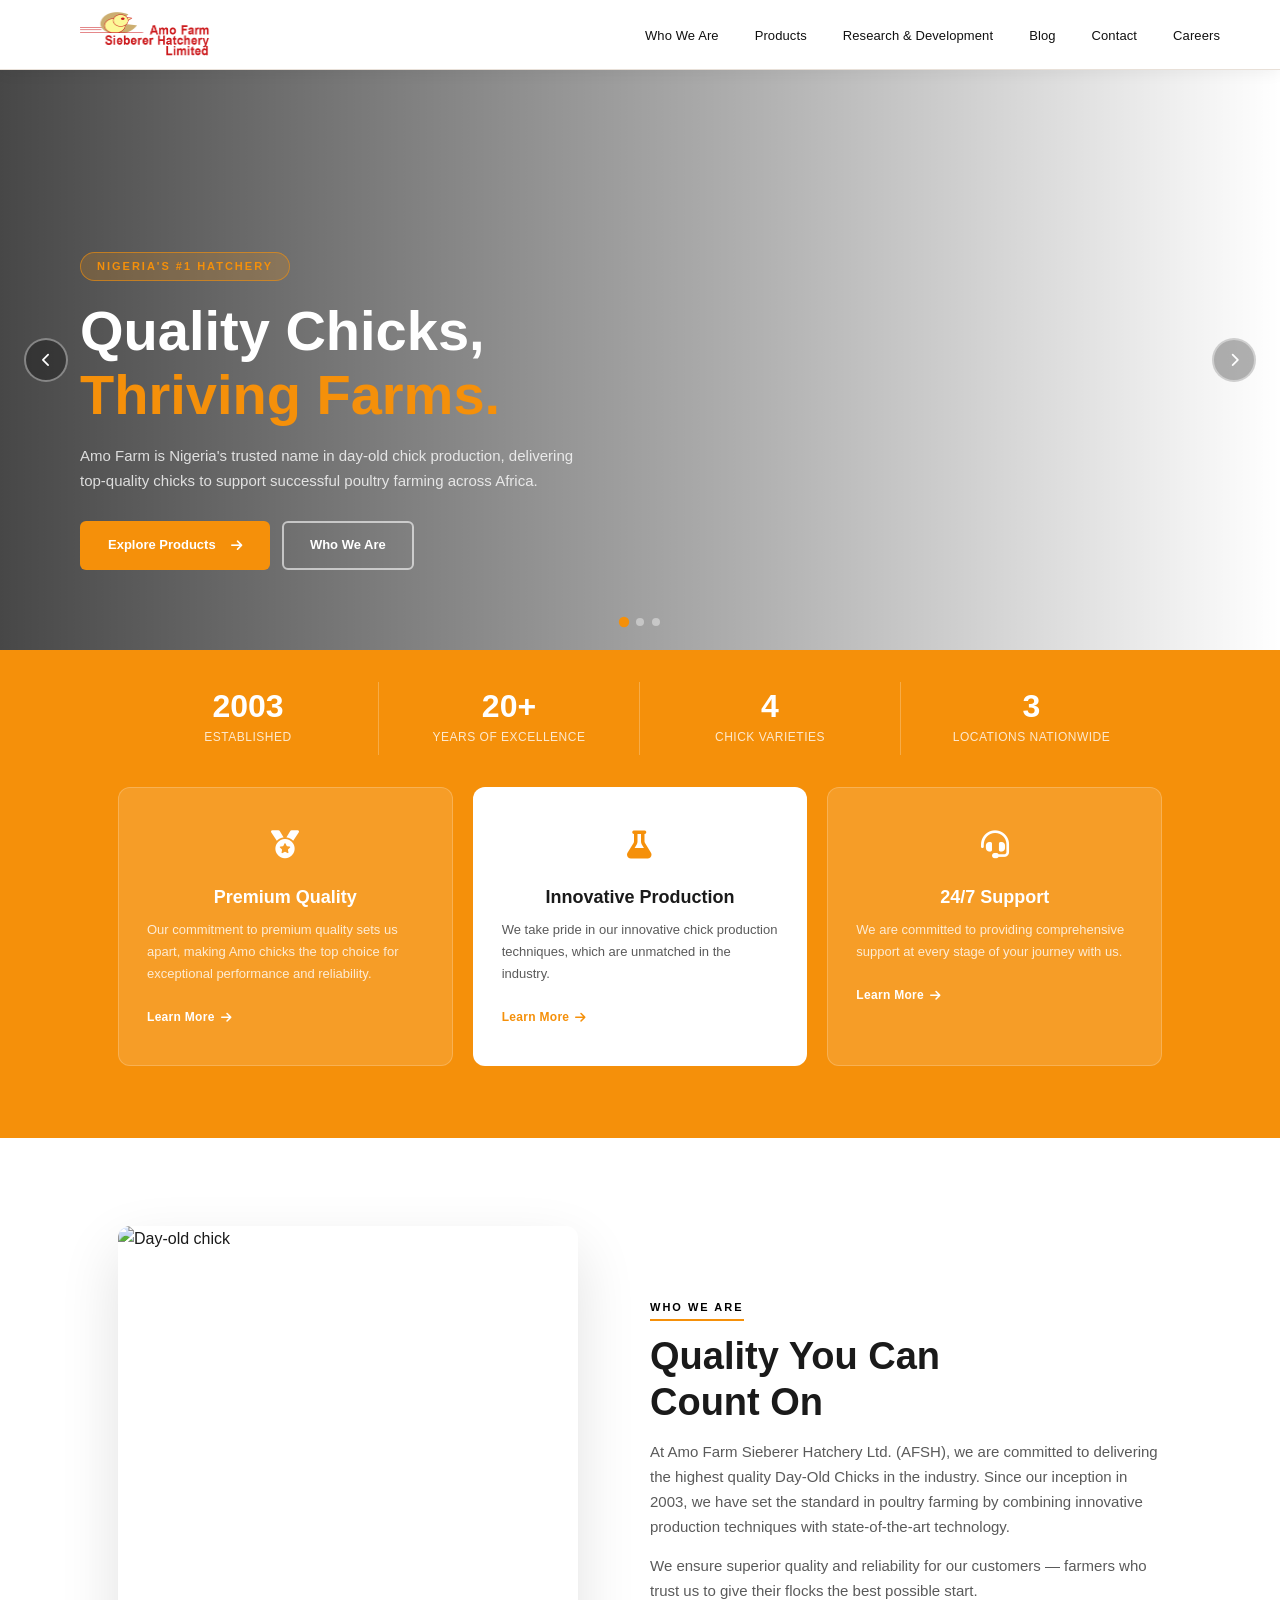
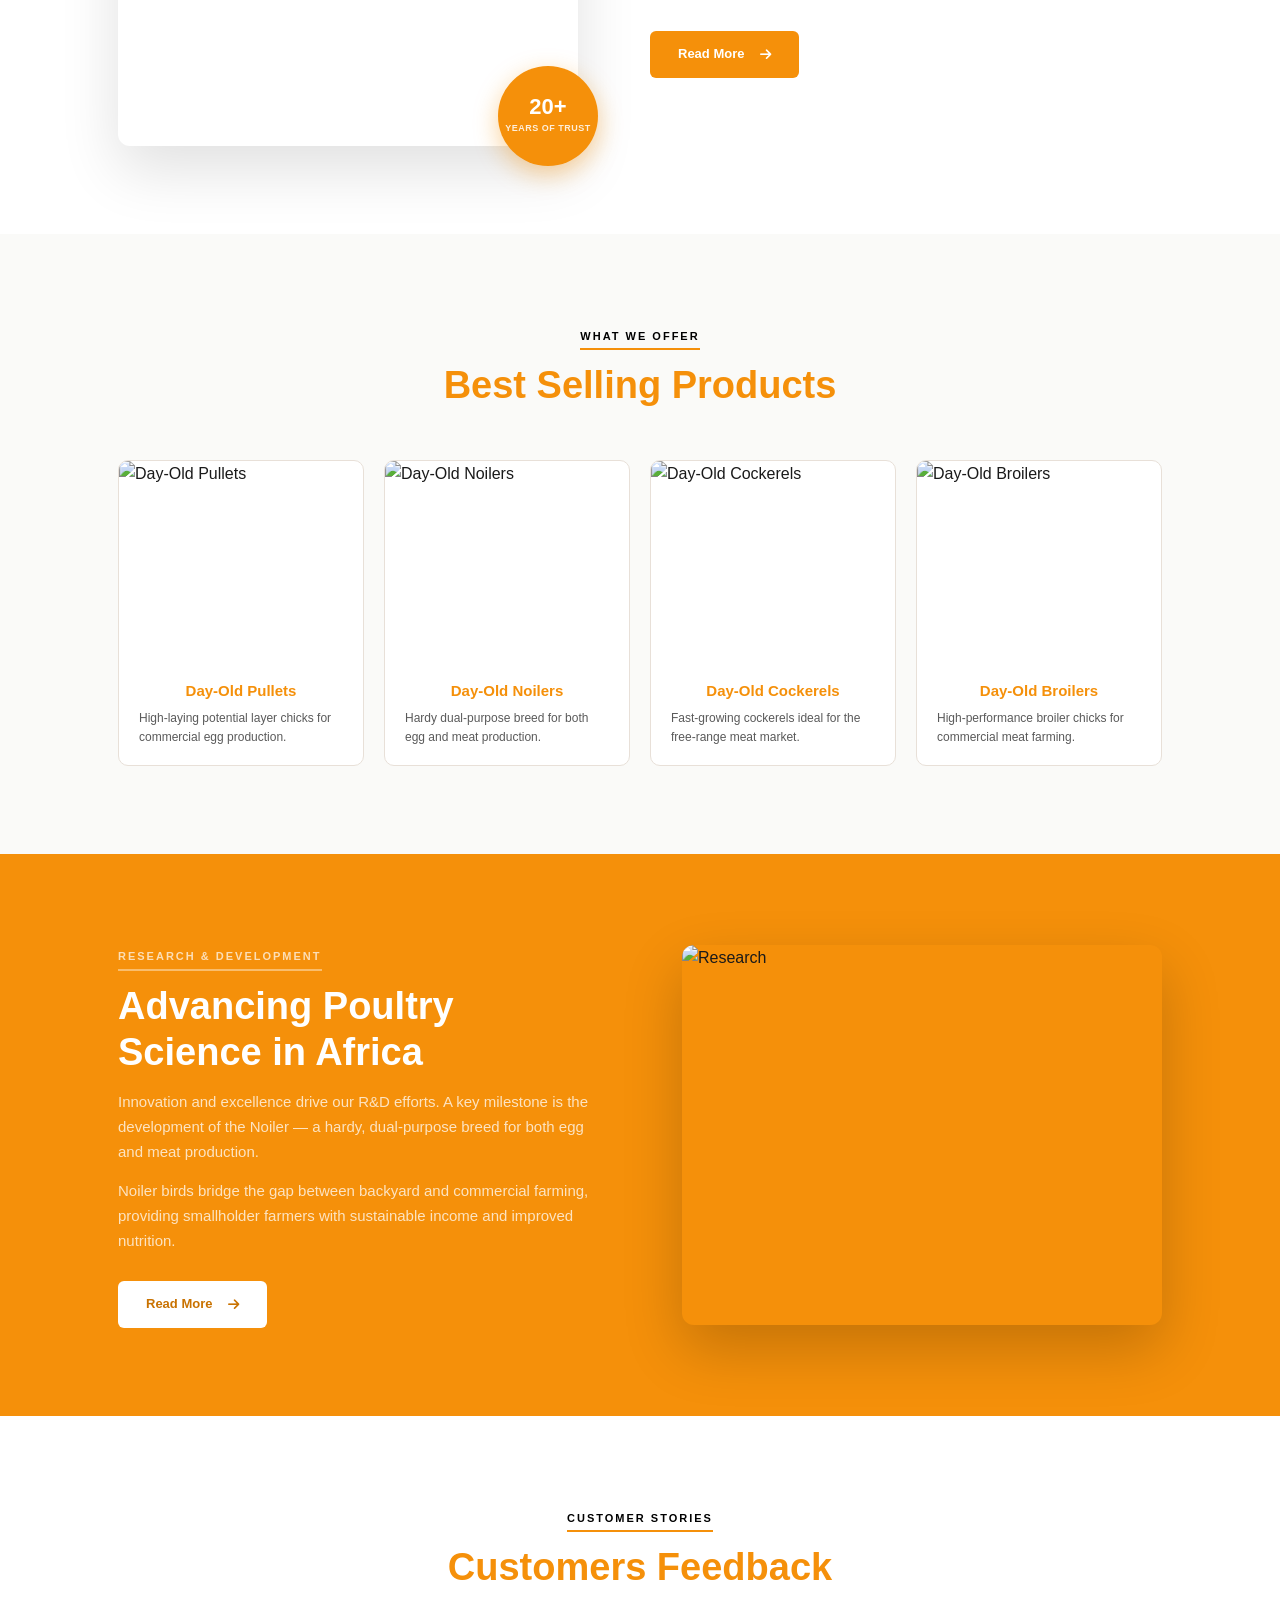
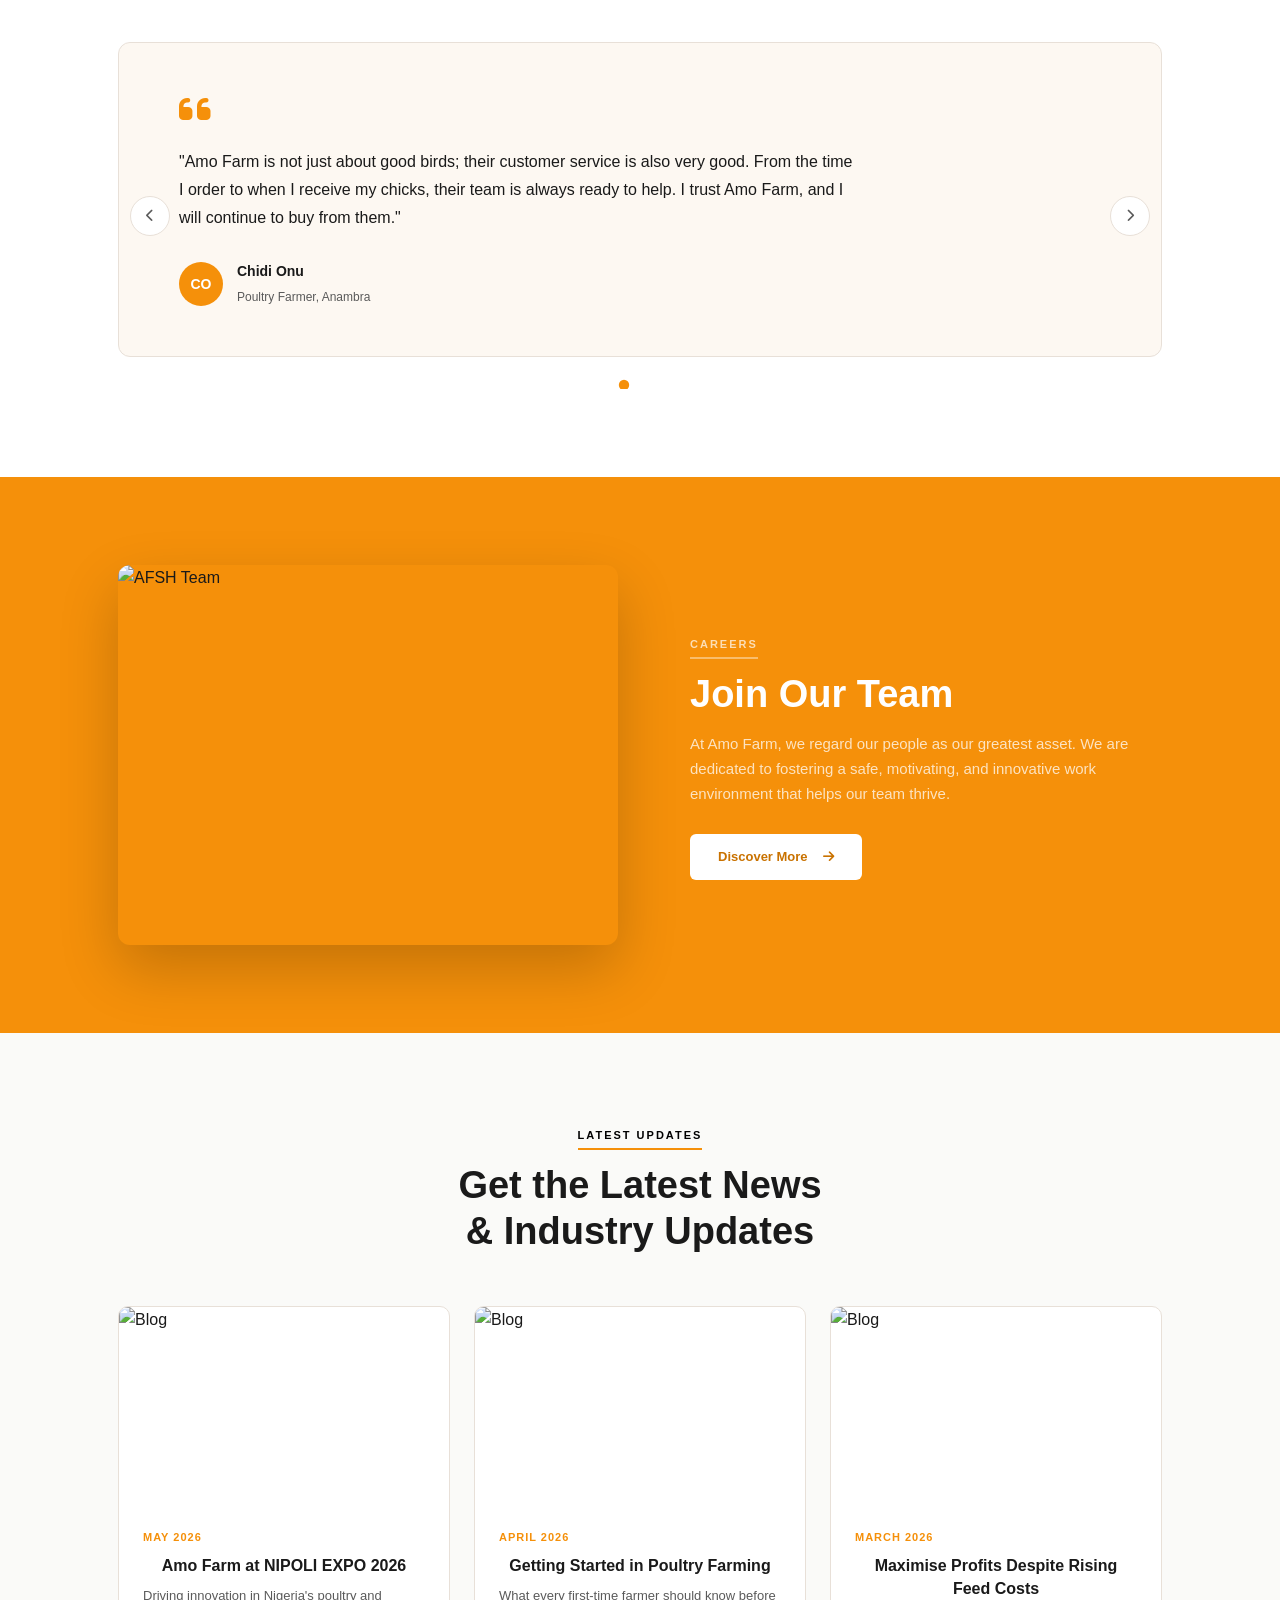
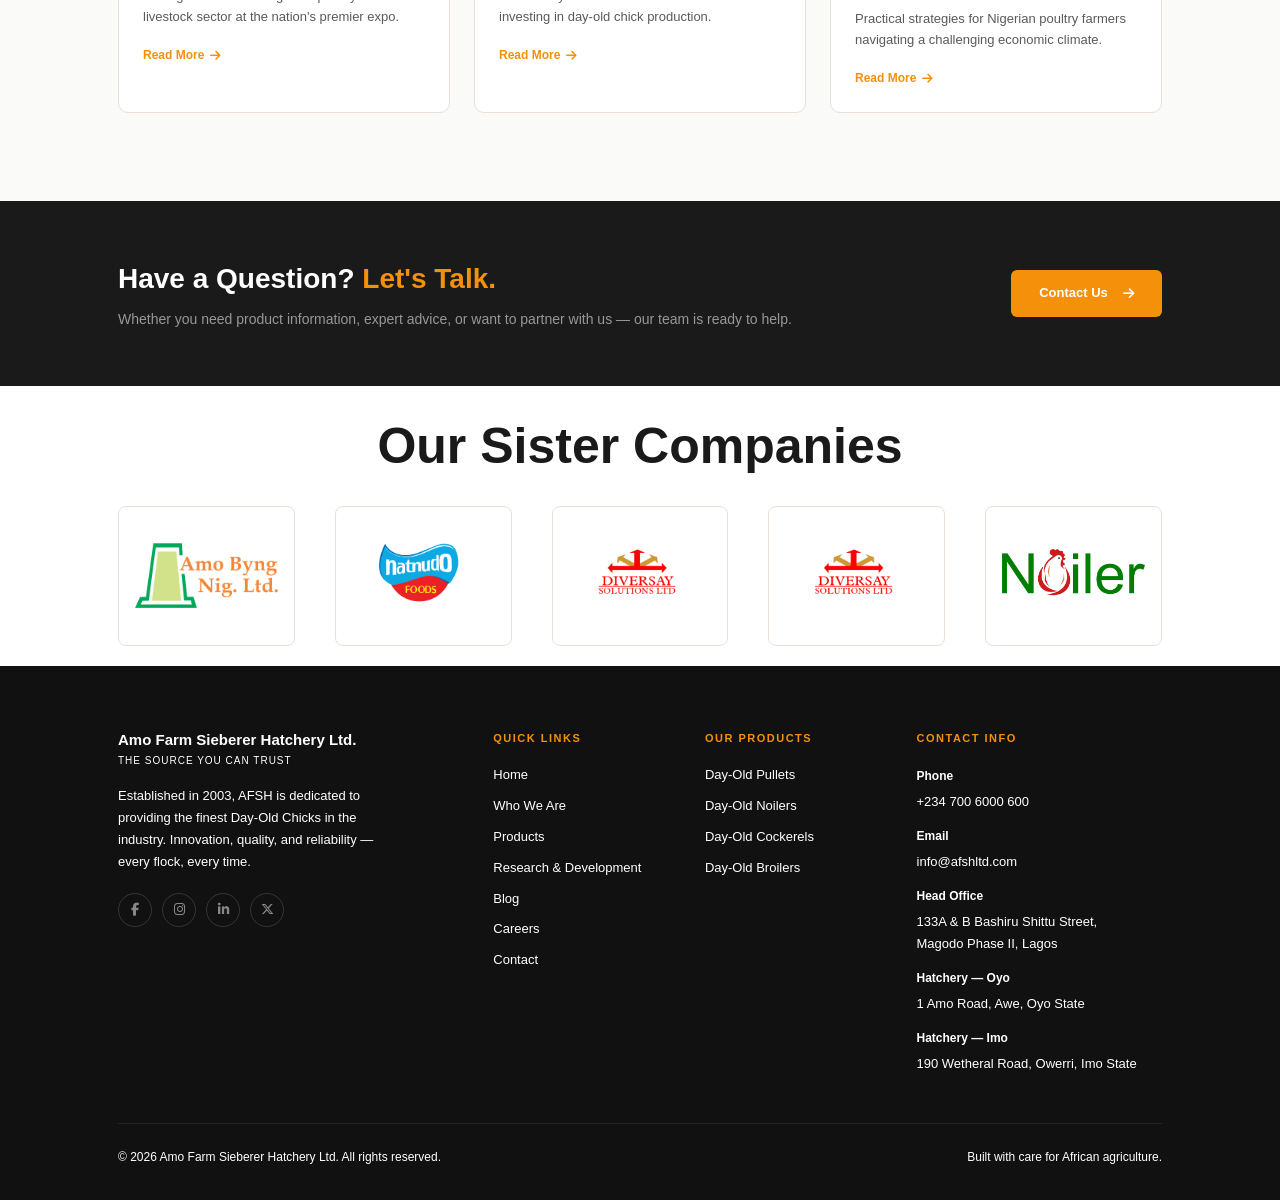
==== index.html @ 3b618365 "commit" ====
<!DOCTYPE html>
<html lang="en">
<head>
  <meta charset="UTF-8"/>
  <meta name="viewport" content="width=device-width, initial-scale=1.0"/>
  <title>AFSH – The Source You Can Trust</title>
  <link rel="stylesheet" href="https://cdnjs.cloudflare.com/ajax/libs/font-awesome/6.5.0/css/all.min.css"/>
  <link href="https://api.fontshare.com/v2/css?f[]=clash-grotesk@200,300,400,500,600,700,1&display=swap" rel="stylesheet"/>
  <link rel="stylesheet" href="index.css"/>
  <link rel="stylesheet" href="home.css"/>
</head>
<body>

  <nav>
    <a href="index.html" class="nav-logo">
      <img src="AMOfarm-LOGO.png">
    </a>
    <button class="menu-toggle" id="mobileMenuBtn" aria-label="Toggle menu">
      <i class="fa-solid fa-bars" id="menuIcon"></i>
    </button>
    <ul class="nav-links" id="navList">
      <li><a href="about.html">Who We Are</a></li>
      <li><a href="products.html">Products</a></li>
      <li><a href="rd.html">Research &amp; Development</a></li>
      <li><a href="blog.html">Blog</a></li>
      <li><a href="contact.html">Contact</a></li>
      <li><a href="careers.html">Careers</a></li>
    </ul>
  </nav>
  <div class="home">
    <div class="hero-slider">
      <div class="hero-slides">
        <div class="hero-slide active" style="background-image: url('https://images.unsplash.com/photo-1548550023-2bdb3c5beed7?w=1600&q=80')">
          <div class="hero-overlay"></div>
          <div class="hero-content">
            <div class="hero-tag">Nigeria's #1 Hatchery</div>
            <h1>Quality Chicks,<br><span>Thriving Farms.</span></h1>
            <p>Amo Farm is Nigeria's trusted name in day-old chick production, delivering top-quality chicks to support successful poultry farming across Africa.</p>
            <div class="hero-btns">
              <a href="products.html" class="btn-primary">Explore Products &nbsp;<i class="fa-solid fa-arrow-right"></i></a>
              <a href="about.html" class="btn-outline">Who We Are</a>
            </div>
          </div>
        </div>
        <div class="hero-slide" style="background-image: url('https://images.unsplash.com/photo-1612170153139-6f881ff067e0?w=1600&q=80')">
          <div class="hero-overlay"></div>
          <div class="hero-content">
            <div class="hero-tag">Cutting-Edge Technology</div>
            <h1>Innovation at<br><span>Every Stage.</span></h1>
            <p>With precision-controlled incubation and rigorous biosecurity measures, we ensure high hatch rates and disease-free chicks for your farm.</p>
            <div class="hero-btns">
              <a href="rd.html" class="btn-primary">Our R&amp;D &nbsp;<i class="fa-solid fa-arrow-right"></i></a>
              <a href="contact.html" class="btn-outline">Contact Us</a>
            </div>
          </div>
        </div>
        <div class="hero-slide" style="background-image: url('https://images.unsplash.com/photo-1500595046743-cd271d694d30?w=1600&q=80')">
          <div class="hero-overlay"></div>
          <div class="hero-content">
            <div class="hero-tag">Expanding Across Africa</div>
            <h1>Growing Together<br><span>Across Africa.</span></h1>
            <p>From Nigeria to the continent — Amo Farm is committed to transforming agriculture and food security across Africa, one flock at a time.</p>
            <div class="hero-btns">
              <a href="about.html" class="btn-primary">Learn More &nbsp;<i class="fa-solid fa-arrow-right"></i></a>
              <a href="careers.html" class="btn-outline">Join Our Team</a>
            </div>
          </div>
        </div>
      </div>
      <button class="slider-btn slider-prev" id="heroPrev"><i class="fa-solid fa-chevron-left"></i></button>
      <button class="slider-btn slider-next" id="heroNext"><i class="fa-solid fa-chevron-right"></i></button>
      <div class="slider-dots" id="heroDots"></div>
    </div>
  
    <div class="stats-strip fade-in">
      <div class="section-inner">
        <div class="stats-grid">
          <div class="stat-item">
            <div class="stat-number">2003</div>
            <div class="stat-label">Established</div>
          </div>
          <div class="stat-item">
            <div class="stat-number">20+</div>
            <div class="stat-label">Years of Excellence</div>
          </div>
          <div class="stat-item">
            <div class="stat-number">4</div>
            <div class="stat-label">Chick Varieties</div>
          </div>
          <div class="stat-item">
            <div class="stat-number">3</div>
            <div class="stat-label">Locations Nationwide</div>
          </div>
        </div>
      </div>
    </div>
  
    <section class="features-section fade-in">
      <div class="section-inner">
        <div class="features-grid">
          <div class="feature-card">
            <div class="feature-icon"><i class="fa-solid fa-medal"></i></div>
            <h3>Premium Quality</h3>
            <p>Our commitment to premium quality sets us apart, making Amo chicks the top choice for exceptional performance and reliability.</p>
            <a href="about.html" class="feature-link">Learn More <i class="fa-solid fa-arrow-right"></i></a>
          </div>
          <div class="feature-card featured">
            <div class="feature-icon"><i class="fa-solid fa-flask"></i></div>
            <h3>Innovative Production</h3>
            <p>We take pride in our innovative chick production techniques, which are unmatched in the industry.</p>
            <a href="rd.html" class="feature-link">Learn More <i class="fa-solid fa-arrow-right"></i></a>
          </div>
          <div class="feature-card">
            <div class="feature-icon"><i class="fa-solid fa-headset"></i></div>
            <h3>24/7 Support</h3>
            <p>We are committed to providing comprehensive support at every stage of your journey with us.</p>
            <a href="contact.html" class="feature-link">Learn More <i class="fa-solid fa-arrow-right"></i></a>
          </div>
        </div>
      </div>
    </section>
  
    <section class="about-section fade-in">
      <div class="section-inner">
        <div class="about-inner">
          <div class="about-image-wrap">
            <img src="https://images.unsplash.com/photo-1569880153113-76e33fc52d5f?w=800&q=80" alt="Day-old chick"/>
            <div class="about-badge">
              <span class="badge-number">20+</span>
              <span class="badge-label">Years of Trust</span>
            </div>
          </div>
          <div class="about-text">
            <div class="section-tag">Who We Are</div>
            <h2 class="section-title">Quality You Can<br>Count On</h2>
            <p>At Amo Farm Sieberer Hatchery Ltd. (AFSH), we are committed to delivering the highest quality Day-Old Chicks in the industry. Since our inception in 2003, we have set the standard in poultry farming by combining innovative production techniques with state-of-the-art technology.</p>
            <p style="margin-top:14px;">We ensure superior quality and reliability for our customers — farmers who trust us to give their flocks the best possible start.</p>
            <a href="about.html" class="btn-primary" style="margin-top:28px;">Read More &nbsp;<i class="fa-solid fa-arrow-right"></i></a>
          </div>
        </div>
      </div>
    </section>
  
    <section class="products-section fade-in">
      <div class="section-inner">
        <div class="section-header" style="text-align:center;">
          <div class="section-tag">What We Offer</div>
          <h2 class="section-title" style="color:var(--orange);">Best Selling Products</h2>
        </div>
        <div class="products-grid">
          <a href="products.html" class="product-card">
            <div class="product-img">
              <img src="https://images.unsplash.com/photo-1548550023-2bdb3c5beed7?w=600&q=80" alt="Day-Old Pullets"/>
              <div class="product-overlay"><i class="fa-solid fa-arrow-right"></i></div>
            </div>
            <div class="product-info">
              <h3>Day-Old Pullets</h3>
              <p>High-laying potential layer chicks for commercial egg production.</p>
            </div>
          </a>
          <a href="products.html" class="product-card">
            <div class="product-img">
              <img src="https://images.unsplash.com/photo-1612170153139-6f881ff067e0?w=600&q=80" alt="Day-Old Noilers"/>
              <div class="product-overlay"><i class="fa-solid fa-arrow-right"></i></div>
            </div>
            <div class="product-info">
              <h3>Day-Old Noilers</h3>
              <p>Hardy dual-purpose breed for both egg and meat production.</p>
            </div>
          </a>
          <a href="products.html" class="product-card">
            <div class="product-img">
              <img src="https://images.unsplash.com/photo-1569880153113-76e33fc52d5f?w=600&q=80" alt="Day-Old Cockerels"/>
              <div class="product-overlay"><i class="fa-solid fa-arrow-right"></i></div>
            </div>
            <div class="product-info">
              <h3>Day-Old Cockerels</h3>
              <p>Fast-growing cockerels ideal for the free-range meat market.</p>
            </div>
          </a>
          <a href="products.html" class="product-card">
            <div class="product-img">
              <img src="https://images.unsplash.com/photo-1500595046743-cd271d694d30?w=600&q=80" alt="Day-Old Broilers"/>
              <div class="product-overlay"><i class="fa-solid fa-arrow-right"></i></div>
            </div>
            <div class="product-info">
              <h3>Day-Old Broilers</h3>
              <p>High-performance broiler chicks for commercial meat farming.</p>
            </div>
          </a>
        </div>
      </div>
    </section>
  
    <section class="rd-section fade-in">
      <div class="section-inner">
        <div class="rd-inner">
          <div class="rd-text">
            <div class="section-tag" style="color:rgba(255,255,255,0.7); border-color:rgba(255,255,255,0.4);">Research &amp; Development</div>
            <h2 class="section-title" style="color:var(--white);">Advancing Poultry<br>Science in Africa</h2>
            <p style="color:rgba(255,255,255,0.75); font-weight:300; font-size:15px; line-height:25px;">Innovation and excellence drive our R&D efforts. A key milestone is the development of the Noiler — a hardy, dual-purpose breed for both egg and meat production.</p>
            <p style="color:rgba(255,255,255,0.75); font-weight:300; font-size:15px; line-height:25px; margin-top:14px;">Noiler birds bridge the gap between backyard and commercial farming, providing smallholder farmers with sustainable income and improved nutrition.</p>
            <a href="rd.html" class="btn-white" style="margin-top:28px;">Read More &nbsp;<i class="fa-solid fa-arrow-right"></i></a>
          </div>
          <div class="rd-image-wrap">
            <img src="https://images.unsplash.com/photo-1584308666744-24d5c474f2ae?w=800&q=80" alt="Research"/>
          </div>
        </div>
      </div>
    </section>
  
    <section class="testimonials-section fade-in">
      <div class="section-inner">
        <div class="section-header" style="text-align:center;">
          <div class="section-tag">Customer Stories</div>
          <h2 class="section-title" style="color:var(--orange);">Customers Feedback</h2>
        </div>
        <div class="testimonials-slider">
          <div class="testimonials-track" id="testimonialsTrack">
            <div class="testimonial-card">
              <div class="testimonial-quote"><i class="fa-solid fa-quote-left"></i></div>
              <p>"Amo Farm is not just about good birds; their customer service is also very good. From the time I order to when I receive my chicks, their team is always ready to help. I trust Amo Farm, and I will continue to buy from them."</p>
              <div class="testimonial-author">
                <div class="author-avatar">CO</div>
                <div>
                  <strong>Chidi Onu</strong>
                  <span>Poultry Farmer, Anambra</span>
                </div>
              </div>
            </div>
            <div class="testimonial-card">
              <div class="testimonial-quote"><i class="fa-solid fa-quote-left"></i></div>
              <p>"Amo Farm's Noiler chickens have really helped my business. They are strong, grow fast, and bring good profit. Their chicks are always healthy, and I don't have issues with them. I will always recommend Amo Farm to other farmers."</p>
              <div class="testimonial-author">
                <div class="author-avatar">SI</div>
                <div>
                  <strong>Salisu Ibrahim</strong>
                  <span>Poultry Farmer, Kano</span>
                </div>
              </div>
            </div>
            <div class="testimonial-card">
              <div class="testimonial-quote"><i class="fa-solid fa-quote-left"></i></div>
              <p>"I have been buying chicks from Amo Farm for years, and they are always strong and healthy. They grow well, and I don't lose many of them. That's why I keep buying from Amo Farm. If you want good birds for your farm, they are the best choice."</p>
              <div class="testimonial-author">
                <div class="author-avatar">GO</div>
                <div>
                  <strong>Grace Olorunda</strong>
                  <span>Poultry Farmer, Ogun</span>
                </div>
              </div>
            </div>
          </div>
          <button class="t-btn t-prev" id="tPrev"><i class="fa-solid fa-chevron-left"></i></button>
          <button class="t-btn t-next" id="tNext"><i class="fa-solid fa-chevron-right"></i></button>
          <div class="t-dots" id="tDots"></div>
        </div>
      </div>
    </section>
  
    <section class="join-section fade-in">
      <div class="section-inner">
        <div class="join-inner">
          <img src="https://images.unsplash.com/photo-1521737711867-e3b97375f902?w=800&q=80" alt="AFSH Team" class="join-image"/>
          <div class="join-text">
            <div class="section-tag" style="color:rgba(255,255,255,0.7); border-color:rgba(255,255,255,0.4);">Careers</div>
            <h2 class="section-title" style="color:var(--white);">Join Our Team</h2>
            <p style="color:rgba(255,255,255,0.75); font-size:15px; font-weight:300; line-height:25px;">At Amo Farm, we regard our people as our greatest asset. We are dedicated to fostering a safe, motivating, and innovative work environment that helps our team thrive.</p>
            <a href="careers.html" class="btn-white" style="margin-top:28px;">Discover More &nbsp;<i class="fa-solid fa-arrow-right"></i></a>
          </div>
        </div>
      </div>
    </section>
  
  
    <section class="blog-section fade-in">
      <div class="section-inner">
        <div class="section-header" style="text-align:center;">
          <div class="section-tag">Latest Updates</div>
          <h2 class="section-title">Get the Latest News<br>&amp; Industry Updates</h2>
        </div>
        <div class="blog-grid">
          <a href="blog.html" class="blog-card">
            <div class="blog-img">
              <img src="https://images.unsplash.com/photo-1585384090194-f7d42ccb2429?w=600&q=80" alt="Blog"/>
            </div>
            <div class="blog-info">
              <span class="blog-date">May 2026</span>
              <h3>Amo Farm at NIPOLI EXPO 2026</h3>
              <p>Driving innovation in Nigeria's poultry and livestock sector at the nation's premier expo.</p>
              <span class="blog-link">Read More <i class="fa-solid fa-arrow-right"></i></span>
            </div>
          </a>
          <a href="blog.html" class="blog-card">
            <div class="blog-img">
              <img src="https://images.unsplash.com/photo-1569880153113-76e33fc52d5f?w=600&q=80" alt="Blog"/>
            </div>
            <div class="blog-info">
              <span class="blog-date">April 2026</span>
              <h3>Getting Started in Poultry Farming</h3>
              <p>What every first-time farmer should know before investing in day-old chick production.</p>
              <span class="blog-link">Read More <i class="fa-solid fa-arrow-right"></i></span>
            </div>
          </a>
          <a href="blog.html" class="blog-card">
            <div class="blog-img">
              <img src="https://images.unsplash.com/photo-1500595046743-cd271d694d30?w=600&q=80" alt="Blog"/>
            </div>
            <div class="blog-info">
              <span class="blog-date">March 2026</span>
              <h3>Maximise Profits Despite Rising Feed Costs</h3>
              <p>Practical strategies for Nigerian poultry farmers navigating a challenging economic climate.</p>
              <span class="blog-link">Read More <i class="fa-solid fa-arrow-right"></i></span>
            </div>
          </a>
        </div>
      </div>
    </section>
  
    <section class="contact-strip fade-in">
      <div class="section-inner">
        <div class="contact-strip-inner">
          <div class="contact-strip-text">
            <h2>Have a Question? <span>Let's Talk.</span></h2>
            <p>Whether you need product information, expert advice, or want to partner with us — our team is ready to help.</p>
          </div>
          <a href="contact.html" class="btn-primary">Contact Us &nbsp;<i class="fa-solid fa-arrow-right"></i></a>
        </div>
      </div>
    </section>
  
    <div class="sister-section">
      <div class="section-inner">
        <h3>Our Sister Companies</h3>
        <div class="sister-logos">
          <a href="https://amobyng.com.ng/" target="_blank" class="sister-logo-box">
            <img src="AMOBYNG-LOGO.png" alt="Sister Company 1"/>
          </a>
          <a href="https://natnudofoods.com/" target="_blank" class="sister-logo-box">
            <img src="Natnudo-LOGO.png" alt="Sister Company 2"/>
          </a>
          <a href="https://diversaysolutions.com/" target="_blank" class="sister-logo-box">
            <img src="Diversay-Sol.png" alt="Sister Company 3"/>
          </a>
          <a href="https://dslpharma.com/" target="_blank" class="sister-logo-box">
            <img src="DSLP-Logo.png" alt="Sister Company 4"/>
          </a>
          <a href="https://noiler.net/" target="_blank" class="sister-logo-box">
            <img src="Noiler-Logo.png" alt="Sister Company 5"/>
          </a>
        </div>
      </div> 
    </div>
    
  </div>

  <footer>
    <div class="footer-inner">
      <div class="footer-grid">
        <div class="footer-brand">
          <div class="footer-logo-text">
            <strong>Amo Farm Sieberer Hatchery Ltd.</strong>
            <small>The Source You Can Trust</small>
          </div>
          <p>Established in 2003, AFSH is dedicated to providing the finest Day-Old Chicks in the industry. Innovation, quality, and reliability — every flock, every time.</p>
          <div class="footer-socials">
            <a href="https://www.facebook.com/OfficialAFSH" target="_blank"><i class="fa-brands fa-facebook-f"></i></a>
            <a href="https://www.instagram.com/officialafsh" target="_blank"><i class="fa-brands fa-instagram"></i></a>
            <a href="https://www.linkedin.com/company/amo-farm-sieberer-hatchery-limited/" target="_blank"><i class="fa-brands fa-linkedin-in"></i></a>
            <a href="#"><i class="fa-brands fa-x-twitter"></i></a>
          </div>
        </div>
        <div class="footer-col">
          <h4>Quick Links</h4>
          <ul>
            <li><a href="index.html">Home</a></li>
            <li><a href="about.html">Who We Are</a></li>
            <li><a href="products.html">Products</a></li>
            <li><a href="rd.html">Research &amp; Development</a></li>
            <li><a href="blog.html">Blog</a></li>
            <li><a href="careers.html">Careers</a></li>
            <li><a href="contact.html">Contact</a></li>
          </ul>
        </div>
        <div class="footer-col">
          <h4>Our Products</h4>
          <ul>
            <li><a href="products.html">Day-Old Pullets</a></li>
            <li><a href="products.html">Day-Old Noilers</a></li>
            <li><a href="products.html">Day-Old Cockerels</a></li>
            <li><a href="products.html">Day-Old Broilers</a></li>
          </ul>
        </div>
        <div class="footer-col">
          <h4>Contact Info</h4>
          <address>
            <strong>Phone</strong>
            +234 700 6000 600
            <strong>Email</strong>
            info@afshltd.com
            <strong>Head Office</strong>
            133A &amp; B Bashiru Shittu Street,<br>Magodo Phase II, Lagos
            <strong>Hatchery — Oyo</strong>
            1 Amo Road, Awe, Oyo State
            <strong>Hatchery — Imo</strong>
            190 Wetheral Road, Owerri, Imo State
          </address>
        </div>
      </div>
      <div class="footer-bottom">
        <span>© 2026 Amo Farm Sieberer Hatchery Ltd. All rights reserved.</span>
        <span>Built with care for African agriculture.</span>
      </div>
    </div>
  </footer>

  <script>
    document.getElementById('mobileMenuBtn').addEventListener('click', function () {
      const nav  = document.getElementById('navList');
      const icon = document.getElementById('menuIcon');
      nav.classList.toggle('open');
      icon.classList.toggle('fa-bars');
      icon.classList.toggle('fa-xmark');
    });

    const heroSlides = document.querySelectorAll('.hero-slide');
    const dotsContainer = document.getElementById('heroDots');
    let heroIndex = 0;
    let heroTimer;

    heroSlides.forEach((_, i) => {
      const dot = document.createElement('button');
      dot.className = 'slider-dot' + (i === 0 ? ' active' : '');
      dot.addEventListener('click', () => goToSlide(i));
      dotsContainer.appendChild(dot);
    });

    function goToSlide(index) {
      heroSlides[heroIndex].classList.remove('active');
      dotsContainer.children[heroIndex].classList.remove('active');
      heroIndex = (index + heroSlides.length) % heroSlides.length;
      heroSlides[heroIndex].classList.add('active');
      dotsContainer.children[heroIndex].classList.add('active');
      resetTimer();
    }

    function resetTimer() {
      clearInterval(heroTimer);
      heroTimer = setInterval(() => goToSlide(heroIndex + 1), 5000);
    }

    document.getElementById('heroNext').addEventListener('click', () => goToSlide(heroIndex + 1));
    document.getElementById('heroPrev').addEventListener('click', () => goToSlide(heroIndex - 1));
    resetTimer();


    const tTrack = document.getElementById('testimonialsTrack');
    const tCards = tTrack.querySelectorAll('.testimonial-card');
    const tDotsContainer = document.getElementById('tDots');
    let tIndex = 0;

    tCards.forEach((_, i) => {
      const dot = document.createElement('button');
      dot.className = 'slider-dot' + (i === 0 ? ' active' : '');
      dot.addEventListener('click', () => goToTestimonial(i));
      tDotsContainer.appendChild(dot);
    });

    function goToTestimonial(index) {
      tIndex = (index + tCards.length) % tCards.length;
      tTrack.style.transform = `translateX(-${tIndex * 100}%)`;
      document.querySelectorAll('#tDots .slider-dot').forEach((d, i) => {
        d.classList.toggle('active', i === tIndex);
      });
    }

    document.getElementById('tNext').addEventListener('click', () => goToTestimonial(tIndex + 1));
    document.getElementById('tPrev').addEventListener('click', () => goToTestimonial(tIndex - 1));
    setInterval(() => goToTestimonial(tIndex + 1), 6000);

    const observer = new IntersectionObserver(entries => {
      entries.forEach(e => { if (e.isIntersecting) e.target.classList.add('visible'); });
    }, { threshold: 0.08 });
    document.querySelectorAll('.fade-in').forEach(el => observer.observe(el));
  </script>
</body>
</html>
---- index.css ----
*, *::before, *::after {
  box-sizing: border-box;
  margin: 0;
  padding: 0;
}

:root {
  --orange:      #F5900A;
  --orange-dark: #C97200;
  --orange-light:#FFF3E0;
  --orange-bg:   #FEF6EC;
  --white:       #FFFFFF;
  --offwhite:    #FAFAF8;
  --cream:       #FDF8F2;
  --text:        #1A1A1A;
  --text-muted:  #5A5A5A;
  --border:      #E8E0D8;
  --dark:        #111111;
}

html {
  scroll-behavior: smooth;
}

body {
  font-family: 'Clash Grotesk', sans-serif;
  background: var(--white);
  color: var(--text);
  line-height: 1.6;
  overflow-x: hidden;
}

img {
  max-width: 100%;
  display: block;
}

a {
  text-decoration: none;
  color: inherit;
}

nav {
  position: sticky;
  top: 0;
  z-index: 500;
  height: 70px;
  background: var(--white);
  border-bottom: 1px solid var(--border);
  display: flex;
  align-items: center;
  justify-content: space-between;
  padding: 0 60px;
  box-shadow: 0 2px 16px rgba(0,0,0,0.06);
}

.nav-logo {
  display: flex;
  align-items: center;
  gap: 10px;
  text-decoration: none;
  padding: 10px;
}

.nav-logo img{
  width: 150px;
  height: 70px;
  padding: 10px;
}

.nav-links {
  list-style: none;
  display: flex;
  align-items: center;
  gap: 36px;
}

.nav-links a {
  font-size: 13px;
  font-weight: 500;
  color: #111111;
  letter-spacing: 0.1px;
  transition: 0.3s ease;
  text-decoration: none;
}

.nav-links a:hover {
  color: var(--orange);
}

.nav-links a.active {
  color: var(--orange);
  font-weight: 700;
  border-bottom: 2px solid var(--orange);
  padding-bottom: 2px;
}

.menu-toggle {
  display: none;
  width: 38px;
  height: 38px;
  border-radius: 6px;
  border: 1px solid var(--border);
  background: transparent;
  color: var(--orange);
  font-size: 16px;
  cursor: pointer;
  align-items: center;
  justify-content: center;
  transition: background 0.2s;
}

.menu-toggle:hover {
  background: var(--orange-light);
}

.section-inner {
  max-width: 1140px;
  margin: 0 auto;
  padding: 0 48px;
}

.section-tag {
  display: inline-block;
  font-size: 11px;
  font-weight: 600;
  letter-spacing: 2px;
  text-transform: uppercase;
  color: #000;
  border-bottom: 2px solid var(--orange);
  padding-bottom: 3px;
  margin-bottom: 12px;
}

.section-title {
  font-size: 38px;
  font-weight: 700;
  line-height: 46px;
  margin-bottom: 14px;
}

.section-sub {
  font-size: 15px;
  font-weight: 300;
  color: var(--text-muted);
  line-height: 25px;
  max-width: 580px;
}

.section-header {
  margin-bottom: 52px;
}

.btn-primary {
  display: inline-flex;
  align-items: center;
  gap: 8px;
  padding: 13px 28px;
  background: var(--orange);
  color: var(--white);
  font-size: 13px;
  font-weight: 600;
  border-radius: 6px;
  border: none;
  cursor: pointer;
  font-family: 'Clash Grotesk', sans-serif;
  transition: background 0.2s, transform 0.2s;
  text-decoration: none;
}

.btn-primary:hover {
  background: var(--orange-dark);
  transform: translateY(-2px);
}

.btn-outline {
  display: inline-flex;
  align-items: center;
  gap: 8px;
  padding: 12px 26px;
  background: transparent;
  color: var(--white);
  font-size: 13px;
  font-weight: 600;
  border-radius: 6px;
  border: 2px solid rgba(255,255,255,0.6);
  cursor: pointer;
  font-family: 'Clash Grotesk', sans-serif;
  transition: all 0.2s;
  text-decoration: none;
}

.btn-outline:hover {
  background: rgba(255,255,255,0.15);
  border-color: var(--white);
}

.btn-white {
  display: inline-flex;
  align-items: center;
  gap: 8px;
  padding: 13px 28px;
  background: var(--white);
  color: var(--orange-dark);
  font-size: 13px;
  font-weight: 700;
  border-radius: 6px;
  border: none;
  cursor: pointer;
  font-family: 'Clash Grotesk', sans-serif;
  transition: transform 0.2s, box-shadow 0.2s;
  text-decoration: none;
}

.btn-white:hover {
  transform: translateY(-2px);
  box-shadow: 0 8px 24px rgba(0,0,0,0.15);
}

footer {
  background: var(--dark);
  color: rgba(255,255,255,0.5);
  padding: 64px 0 32px;
  font-size: 13px;
}

.footer-inner {
  max-width: 1140px;
  margin: 0 auto;
  padding: 0 48px;
}

.footer-grid {
  display: grid;
  grid-template-columns: 2fr 1fr 1fr 1.5fr;
  gap: 48px;
  margin-bottom: 48px;
}

.footer-brand p {
  font-size: 13px;
  color: #fff;
  line-height: 22px;
  margin-top: 14px;
  max-width: 260px;
}

.footer-logo-text strong {
  display: block;
  font-size: 15px;
  font-weight: 700;
  color: #fff;
  line-height: 20px;
}

.footer-logo-text small {
  font-size: 10px;
  font-weight: 500;
  letter-spacing: 1px;
  text-transform: uppercase;
  color:#fff;
}

.footer-col h4 {
  font-size: 11px;
  font-weight: 700;
  letter-spacing: 1.5px;
  text-transform: uppercase;
  color: var(--orange);
  margin-bottom: 18px;
}

.footer-col ul {
  list-style: none;
  display: flex;
  flex-direction: column;
  gap: 10px;
}

.footer-col ul li a {
  font-size: 13px;
  color: #fff;
  text-decoration: none;
  transition: color 0.2s;
}

.footer-col ul li a:hover {
  color: var(--orange);
}

.footer-col address {
  font-style: normal;
  font-size: 13px;
  color: #fff;
  line-height: 22px;
}

.footer-col address strong {
  display: block;
  color: #fff;
  margin-bottom: 4px;
  margin-top: 12px;
  font-size: 12px;
}

.footer-col address strong:first-child {
  margin-top: 0;
}

.footer-socials {
  display: flex;
  gap: 10px;
  margin-top: 20px;
}

.footer-socials a {
  width: 34px;
  height: 34px;
  border-radius: 50%;
  border: 1px solid rgba(255,255,255,0.15);
  display: flex;
  align-items: center;
  justify-content: center;
  color: rgba(255,255,255,0.5);
  font-size: 13px;
  transition: background 0.2s, border-color 0.2s, color 0.2s;
}

.footer-socials a:hover {
  background: var(--orange);
  border-color: var(--orange);
  color: var(--white);
}

.footer-bottom {
  border-top: 1px solid rgba(255,255,255,0.08);
  padding-top: 24px;
  display: flex;
  align-items: center;
  justify-content: space-between;
  font-size: 12px;
  color: #fff;
}

.sister-section{
  padding: 20px;
}
.section-inner h3{
  text-align: center;
  font-size: 50px;
  margin-bottom: 20px;
}
.sister-logos{
  display: flex;
  justify-content: space-between;
  gap: 40px;
}
.sister-logo-box {
  display: flex;
  align-items: center;
  justify-content: center;
  width: 200px;
  height: 140px;
  border: 1px solid var(--border);
  border-radius: 8px;
  padding: 10px 16px;
  background: var(--white);
  transition: border-color 0.2s, box-shadow 0.2s;
  text-decoration: none;
}

.sister-logo-box:hover {
  border-color: var(--orange);
  box-shadow: 0 4px 16px rgba(245,144,10,0.15);
}

.sister-logo-box img {
  width: 100%;
  height: 100%;
  object-fit: contain;
}


@keyframes fadeUp {
  from { opacity: 0; transform: translateY(24px); }
  to   { opacity: 1; transform: none; }
}

.fade-in {
  opacity: 0;
  transform: translateY(20px);
  transition: opacity 0.65s ease, transform 0.65s ease;
}

.fade-in.visible {
  opacity: 1;
  transform: none;
}


@media (max-width: 960px) {
  .home{
    padding-top: 0;
  }
  nav {
    padding: 0 24px;
  }

  .nav-links {
    display: none;
    position: absolute;
    top: 70px;
    left: 0;
    right: 0;
    flex-direction: column;
    gap: 0;
    background: var(--white);
    border-bottom: 1px solid var(--border);
    padding: 16px 24px 20px;
    box-shadow: 0 8px 24px rgba(0,0,0,0.08);
    z-index: 400;
  }
  .nav-logo img{
    width: 100px;
    height: 50px;
  }
  .nav-links.open {
    display: flex;
  }

  .nav-links li {
    padding: 10px 0;
    border-bottom: 1px solid var(--border);
    width: 100%;
  }

  .nav-links li:last-child {
    border-bottom: none;
  }

  .menu-toggle {
    display: flex;
  }

  .section-inner {
    padding: 0 24px;
  }

  .footer-grid {
    grid-template-columns: 1fr 1fr;
    gap: 32px;
  }

  .footer-inner {
    padding: 0 24px;
  }

  .footer-bottom {
    flex-direction: column;
    gap: 8px;
    text-align: center;
  }

  .sister-section {
    padding: 20px;
  }

  .sister-logos {
    flex-wrap: wrap;
    justify-content: center;
    gap: 20px;
  }

  .sister-logo-box {
    width: 140px;
    height: 100px;
  }

  .section-inner h3 {
    font-size: 32px;
    margin-bottom: 16px;
  }
}

@media (max-width: 520px) {
  .section-title {
    font-size: 28px;
    line-height: 36px;
  }

  .footer-grid {
    grid-template-columns: 1fr;
  }
  .sister-logos {
    gap: 14px;
  }

  .sister-logo-box {
    width: 120px;
    height: 80px;
  }

  .section-inner h3 {
    font-size: 24px;
  }
}
---- home.css ----
.hero-slider {
  position: relative;
  width: 100%;
  height: 580px;
  overflow: hidden;
}

.hero-slides {
  position: relative;
  width: 100%;
  height: 100%;
}

.hero-slide {
  position: absolute;
  inset: 0;
  background-size: cover;
  background-position: center;
  opacity: 0;
  transition: opacity 0.8s ease;
  display: flex;
  align-items: flex-end;
  padding: 0 80px 80px;
}

.hero-slide.active {
  opacity: 1;
}

.hero-overlay {
  position: absolute;
  inset: 0;
  background: linear-gradient(to right, rgba(0,0,0,0.72) 0%, rgba(0,0,0,0.3) 60%, transparent 100%);
}

.hero-content {
  position: relative;
  max-width: 620px;
  animation: fadeUp 0.7s ease both;
}

.hero-tag {
  display: inline-block;
  padding: 5px 16px;
  background: rgba(245,144,10,0.2);
  border: 1px solid rgba(245,144,10,0.6);
  border-radius: 100px;
  font-size: 11px;
  font-weight: 600;
  letter-spacing: 2px;
  text-transform: uppercase;
  color: var(--orange);
  margin-bottom: 18px;
}

.hero-content h1 {
  font-size: 56px;
  font-weight: 700;
  color: var(--white);
  line-height: 64px;
  margin-bottom: 16px;
}

.hero-content h1 span {
  color: var(--orange);
}

.hero-content > p {
  font-size: 15px;
  font-weight: 300;
  color: rgba(255,255,255,0.8);
  line-height: 25px;
  max-width: 500px;
  margin-bottom: 28px;
}

.hero-btns {
  display: flex;
  gap: 12px;
  flex-wrap: wrap;
}

.slider-btn {
  position: absolute;
  top: 50%;
  transform: translateY(-50%);
  width: 44px;
  height: 44px;
  border-radius: 50%;
  border: 2px solid rgba(255,255,255,0.4);
  background: rgba(0,0,0,0.3);
  color: var(--white);
  font-size: 14px;
  cursor: pointer;
  display: flex;
  align-items: center;
  justify-content: center;
  transition: background 0.2s, border-color 0.2s;
  z-index: 10;
}

.slider-btn:hover {
  background: var(--orange);
  border-color: var(--orange);
}

.slider-prev { left: 24px; }
.slider-next { right: 24px; }

.slider-dots {
  position: absolute;
  bottom: 24px;
  left: 50%;
  transform: translateX(-50%);
  display: flex;
  gap: 8px;
  z-index: 10;
}

.slider-dot {
  width: 8px;
  height: 8px;
  border-radius: 50%;
  border: none;
  background: rgba(255,255,255,0.4);
  cursor: pointer;
  transition: background 0.2s, transform 0.2s;
  padding: 0;
}

.slider-dot.active {
  background: var(--orange);
  transform: scale(1.3);
}

.stats-strip {
  background: var(--orange);
  padding: 32px 0;
}

.stats-grid {
  display: grid;
  grid-template-columns: repeat(4, 1fr);
  gap: 0;
}

.stat-item {
  text-align: center;
  padding: 8px 0;
  border-right: 1px solid rgba(255,255,255,0.25);
}

.stat-item:last-child {
  border-right: none;
}

.stat-number {
  font-size: 32px;
  font-weight: 700;
  color: var(--white);
  line-height: 1;
  margin-bottom: 6px;
}

.stat-label {
  font-size: 12px;
  font-weight: 500;
  color: rgba(255,255,255,0.8);
  letter-spacing: 0.5px;
  text-transform: uppercase;
}

.features-section {
  background: var(--orange);
  padding: 0 0 72px;
}

.features-grid {
  display: grid;
  grid-template-columns: repeat(3, 1fr);
  gap: 20px;
}

.feature-card {
  background: rgba(255,255,255,0.12);
  border: 1px solid rgba(255,255,255,0.2);
  border-radius: 12px;
  padding: 36px 28px;
  transition: background 0.25s, transform 0.25s;
}

.feature-card:hover {
  background: rgba(255,255,255,0.2);
  transform: translateY(-4px);
}

.feature-card.featured {
  background: var(--white);
}

.feature-card.featured .feature-icon {
  color: var(--orange);
}

.feature-card.featured h3 {
  color: var(--text);
}

.feature-card.featured p {
  color: var(--text-muted);
}

.feature-card.featured .feature-link {
  color: var(--orange);
}

.feature-icon {
  font-size: 28px;
  color: var(--white);
  margin-bottom: 16px;
  text-align: center;
}

.feature-card h3 {
  font-size: 18px;
  font-weight: 700;
  color: var(--white);
  margin-bottom: 10px;
  line-height: 24px;
}

.feature-card p {
  font-size: 13px;
  color: rgba(255,255,255,0.8);
  line-height: 22px;
  margin-bottom: 18px;
}

.feature-link {
  font-size: 12px;
  font-weight: 600;
  color: var(--white);
  text-decoration: none;
  display: inline-flex;
  align-items: center;
  gap: 6px;
  letter-spacing: 0.3px;
  transition: gap 0.2s;
}

.feature-link:hover {
  gap: 10px;
}

.about-section {
  background: var(--white);
  padding: 88px 0;
}

.about-inner {
  display: flex;
  gap: 72px;
  align-items: center;
}

.about-image-wrap {
  flex-shrink: 0;
  position: relative;
  width: 460px;
}

.about-image-wrap img {
  width: 460px;
  height: 520px;
  object-fit: cover;
  border-radius: 12px;
  box-shadow: 0 24px 60px rgba(0,0,0,0.12);
}

.about-badge {
  position: absolute;
  bottom: -20px;
  right: -20px;
  width: 100px;
  height: 100px;
  background: var(--orange);
  border-radius: 50%;
  display: flex;
  flex-direction: column;
  align-items: center;
  justify-content: center;
  box-shadow: 0 8px 24px rgba(245,144,10,0.4);
}

.badge-number {
  font-size: 22px;
  font-weight: 700;
  color: var(--white);
  line-height: 1;
}

.badge-label {
  font-size: 9px;
  font-weight: 600;
  color: rgba(255,255,255,0.85);
  text-transform: uppercase;
  letter-spacing: 0.5px;
  text-align: center;
  margin-top: 3px;
}

.about-text {
  flex: 1;
}

.about-text .section-title {
  color: var(--text);
}

.about-text p {
  font-size: 15px;
  font-weight: 300;
  color: var(--text-muted);
  line-height: 25px;
}

.products-section {
  background: var(--offwhite);
  padding: 88px 0;
}

.products-grid {
  display: grid;
  grid-template-columns: repeat(4, 1fr);
  gap: 20px;
}

.product-card {
  text-decoration: none;
  border-radius: 10px;
  overflow: hidden;
  background: var(--white);
  border: 1px solid var(--border);
  transition: transform 0.25s, box-shadow 0.25s;
  display: block;
}

.product-card:hover {
  transform: translateY(-6px);
  box-shadow: 0 16px 48px rgba(0,0,0,0.1);
}

.product-img {
  position: relative;
  overflow: hidden;
  height: 200px;
}

.product-img img {
  width: 100%;
  height: 100%;
  object-fit: cover;
  transition: transform 0.4s ease;
}

.product-card:hover .product-img img {
  transform: scale(1.06);
}

.product-overlay {
  position: absolute;
  inset: 0;
  background: rgba(245,144,10,0.75);
  display: flex;
  align-items: center;
  justify-content: center;
  color: var(--white);
  font-size: 20px;
  opacity: 0;
  transition: opacity 0.3s;
}

.product-card:hover .product-overlay {
  opacity: 1;
}

.product-info {
  padding: 18px 20px;
}

.product-info h3 {
  font-size: 15px;
  font-weight: 600;
  color: var(--orange);
  margin-bottom: 6px;
}

.product-info p {
  font-size: 12px;
  color: var(--text-muted);
  line-height: 19px;
}

.rd-section {
  background: var(--orange);
  padding: 88px 0;
}

.rd-inner {
  display: flex;
  gap: 72px;
  align-items: center;
}

.rd-text {
  flex: 1;
}

.rd-image-wrap {
  flex-shrink: 0;
  width: 480px;
}

.rd-image-wrap img {
  width: 480px;
  height: 380px;
  object-fit: cover;
  border-radius: 12px;
  box-shadow: 0 24px 60px rgba(0,0,0,0.2);
}

.testimonials-section {
  background: var(--white);
  padding: 88px 0;
}

.testimonials-slider {
  position: relative;
  overflow: hidden;
}

.testimonials-track {
  display: flex;
  transition: transform 0.5s ease;
}

.testimonial-card {
  min-width: 100%;
  padding: 48px 60px;
  background: var(--cream);
  border-radius: 12px;
  border: 1px solid var(--border);
}

.testimonial-quote {
  font-size: 36px;
  color: var(--orange);
  margin-bottom: 20px;
  line-height: 1;
}

.testimonial-card > p {
  font-size: 16px;
  color: var(--text);
  line-height: 28px;
  font-weight: 300;
  margin-bottom: 28px;
  max-width: 680px;
}

.testimonial-author {
  display: flex;
  align-items: center;
  gap: 14px;
}

.author-avatar {
  width: 44px;
  height: 44px;
  border-radius: 50%;
  background: var(--orange);
  color: var(--white);
  font-size: 14px;
  font-weight: 700;
  display: flex;
  align-items: center;
  justify-content: center;
  flex-shrink: 0;
}

.testimonial-author strong {
  display: block;
  font-size: 14px;
  font-weight: 600;
  color: var(--text);
}

.testimonial-author span {
  font-size: 12px;
  color: var(--text-muted);
}

.t-btn {
  position: absolute;
  top: 50%;
  transform: translateY(-50%);
  width: 40px;
  height: 40px;
  border-radius: 50%;
  border: 1px solid var(--border);
  background: var(--white);
  color: var(--text-muted);
  font-size: 13px;
  cursor: pointer;
  display: flex;
  align-items: center;
  justify-content: center;
  transition: background 0.2s, color 0.2s, border-color 0.2s;
  z-index: 5;
}

.t-btn:hover {
  background: var(--orange);
  color: var(--white);
  border-color: var(--orange);
}

.t-prev { left: 12px; }
.t-next { right: 12px; }

.t-dots {
  display: flex;
  justify-content: center;
  gap: 8px;
  margin-top: 24px;
}

.join-section {
  background: var(--orange);
  padding: 88px 0;
}

.join-inner {
  display: flex;
  gap: 72px;
  align-items: center;
}

.join-image {
  flex-shrink: 0;
  width: 500px;
  height: 380px;
  object-fit: cover;
  border-radius: 12px;
  box-shadow: 0 24px 60px rgba(0,0,0,0.2);
  display: block;
}

.join-text {
  flex: 1;
}

.blog-section {
  background: var(--offwhite);
  padding: 88px 0;
}

.blog-grid {
  display: grid;
  grid-template-columns: repeat(3, 1fr);
  gap: 24px;
}

.blog-card {
  background: var(--white);
  border-radius: 10px;
  overflow: hidden;
  border: 1px solid var(--border);
  text-decoration: none;
  display: block;
  transition: transform 0.25s, box-shadow 0.25s;
}

.blog-card:hover {
  transform: translateY(-4px);
  box-shadow: 0 12px 40px rgba(0,0,0,0.08);
}

.blog-img {
  height: 200px;
  overflow: hidden;
}

.blog-img img {
  width: 100%;
  height: 100%;
  object-fit: cover;
  transition: transform 0.4s ease;
}

.blog-card:hover .blog-img img {
  transform: scale(1.05);
}

.blog-info {
  padding: 22px 24px;
}

.blog-date {
  font-size: 11px;
  font-weight: 600;
  letter-spacing: 1px;
  text-transform: uppercase;
  color: var(--orange);
  display: block;
  margin-bottom: 8px;
}

.blog-info h3 {
  font-size: 16px;
  font-weight: 600;
  color: var(--text);
  line-height: 23px;
  margin-bottom: 8px;
}

.blog-info p {
  font-size: 13px;
  color: var(--text-muted);
  line-height: 21px;
  margin-bottom: 14px;
}

.blog-link {
  font-size: 12px;
  font-weight: 600;
  color: var(--orange);
  display: inline-flex;
  align-items: center;
  gap: 6px;
  transition: gap 0.2s;
}

.blog-card:hover .blog-link {
  gap: 10px;
}

.contact-strip {
  background: var(--text);
  padding: 56px 0;
}

.contact-strip-inner {
  display: flex;
  align-items: center;
  justify-content: space-between;
  gap: 32px;
}

.contact-strip-text h2 {
  font-size: 28px;
  font-weight: 700;
  color: var(--white);
  margin-bottom: 6px;
}

.contact-strip-text h2 span {
  color: var(--orange);
}

.contact-strip-text p {
  font-size: 14px;
  color: rgba(255,255,255,0.55);
  font-weight: 300;
  line-height: 22px;
}

@media (max-width: 960px) {
  .hero-slider {
    height: 400px;
    margin-top: 0;
  }

  .hero-slide {
    padding: 70px 20px 40px;
    align-items: center;
  }

  .hero-content h1 {
    font-size: 36px;
    line-height: 44px;
  }

  .stats-grid {
    grid-template-columns: repeat(2, 1fr);
    gap: 1px;
  }

  .stat-item {
    border-right: none;
    border-bottom: 1px solid rgba(255,255,255,0.2);
  }

  .features-grid {
    grid-template-columns: 1fr;
  }

  .about-inner,
  .rd-inner,
  .join-inner {
    flex-direction: column;
    gap: 36px;
  }

  .about-image-wrap,
  .about-image-wrap img {
    width: 100%;
  }

  .about-image-wrap img {
    height: 300px;
  }

  .about-badge {
    right: 10px;
    bottom: -10px;
  }

  .rd-image-wrap,
  .rd-image-wrap img,
  .join-image {
    width: 100%;
  }

  .rd-image-wrap img,
  .join-image {
    height: 260px;
  }

  .products-grid {
    grid-template-columns: repeat(2, 1fr);
  }

  .blog-grid {
    grid-template-columns: 1fr;
  }

  .contact-strip-inner {
    flex-direction: column;
    text-align: center;
  }

  .testimonial-card {
    padding: 32px 24px;
  }
}

@media (max-width: 520px) {
  .hero-slider {
    height: 400px;
  }
  .hero-slide {
    padding: 80px 20px 40px;
    align-items: center;
  }
  .hero-content h1 {
    font-size: 26px;
    line-height: 34px;
  }
  .hero-content > p {
    font-size: 13px;
    line-height: 22px;
  }
  .products-grid {
    grid-template-columns: 1fr;
  }

  .hero-btns {
    flex-direction: column;
  }
}
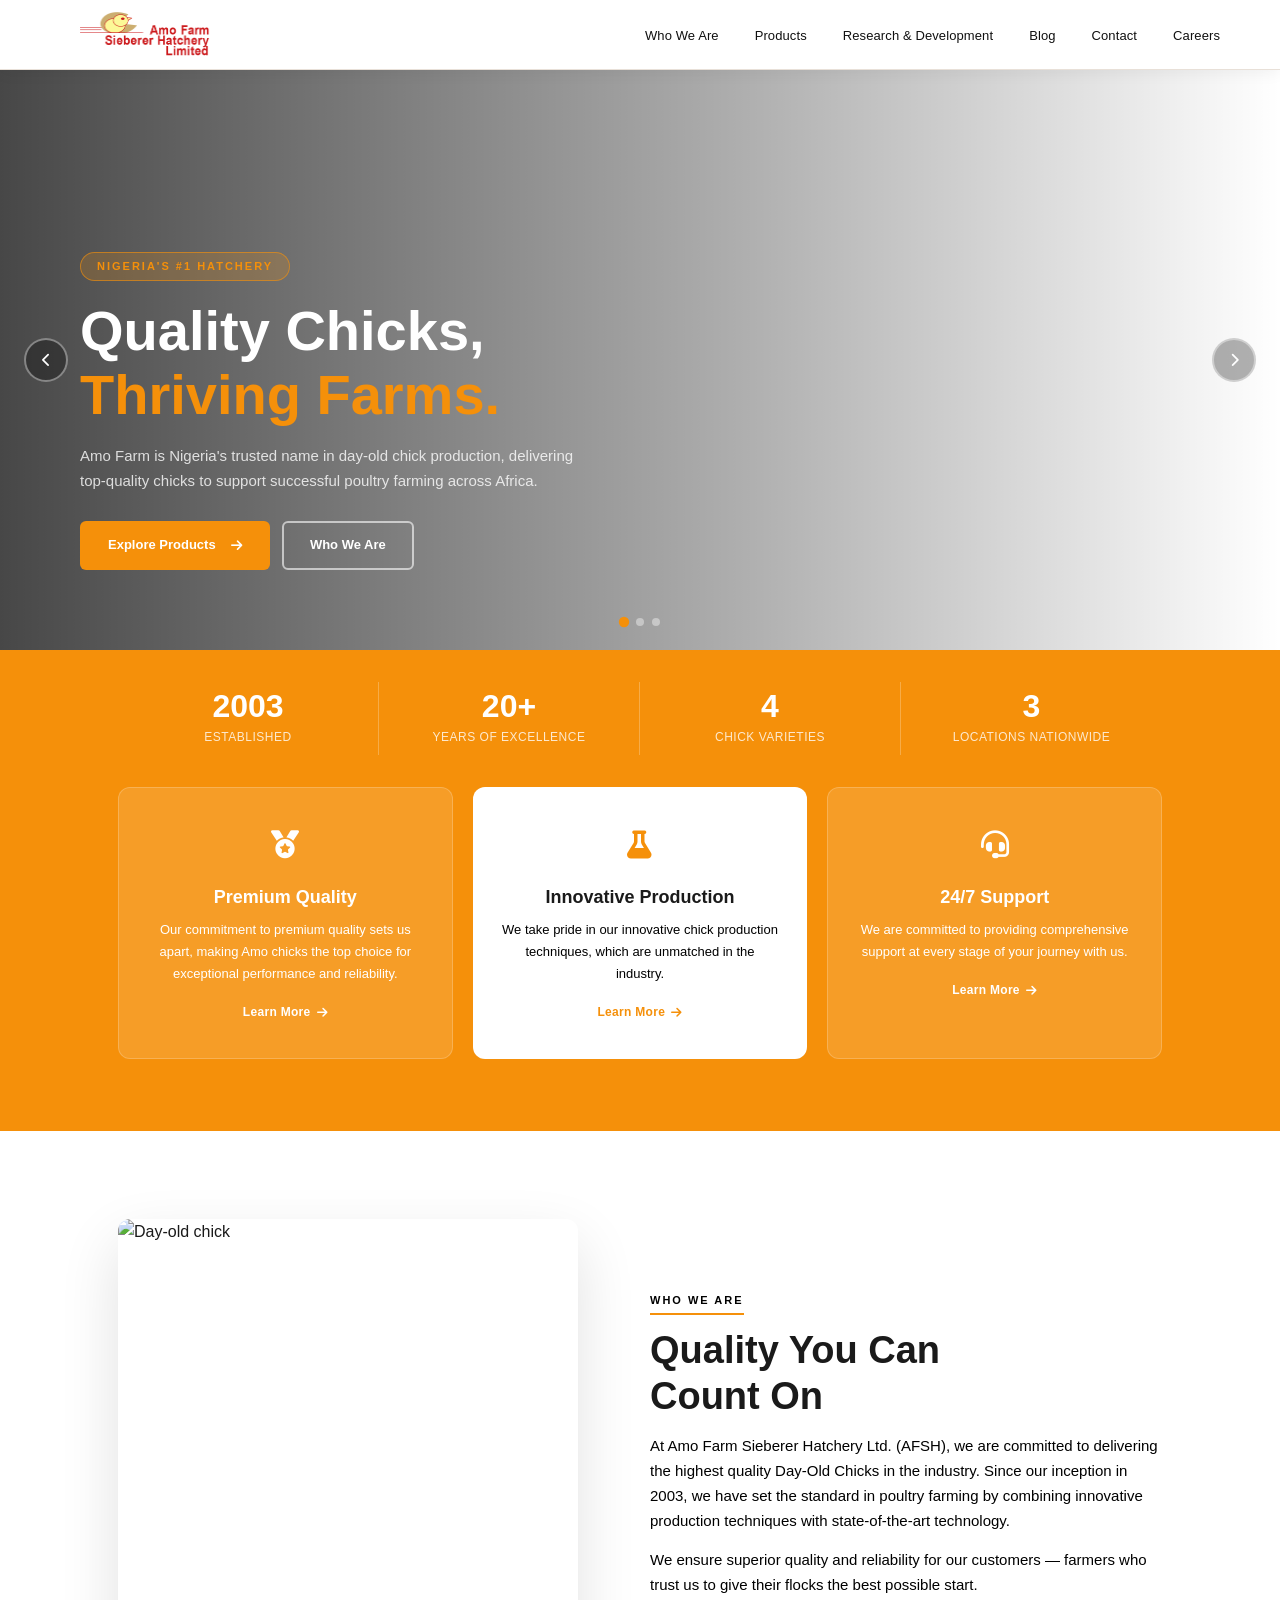
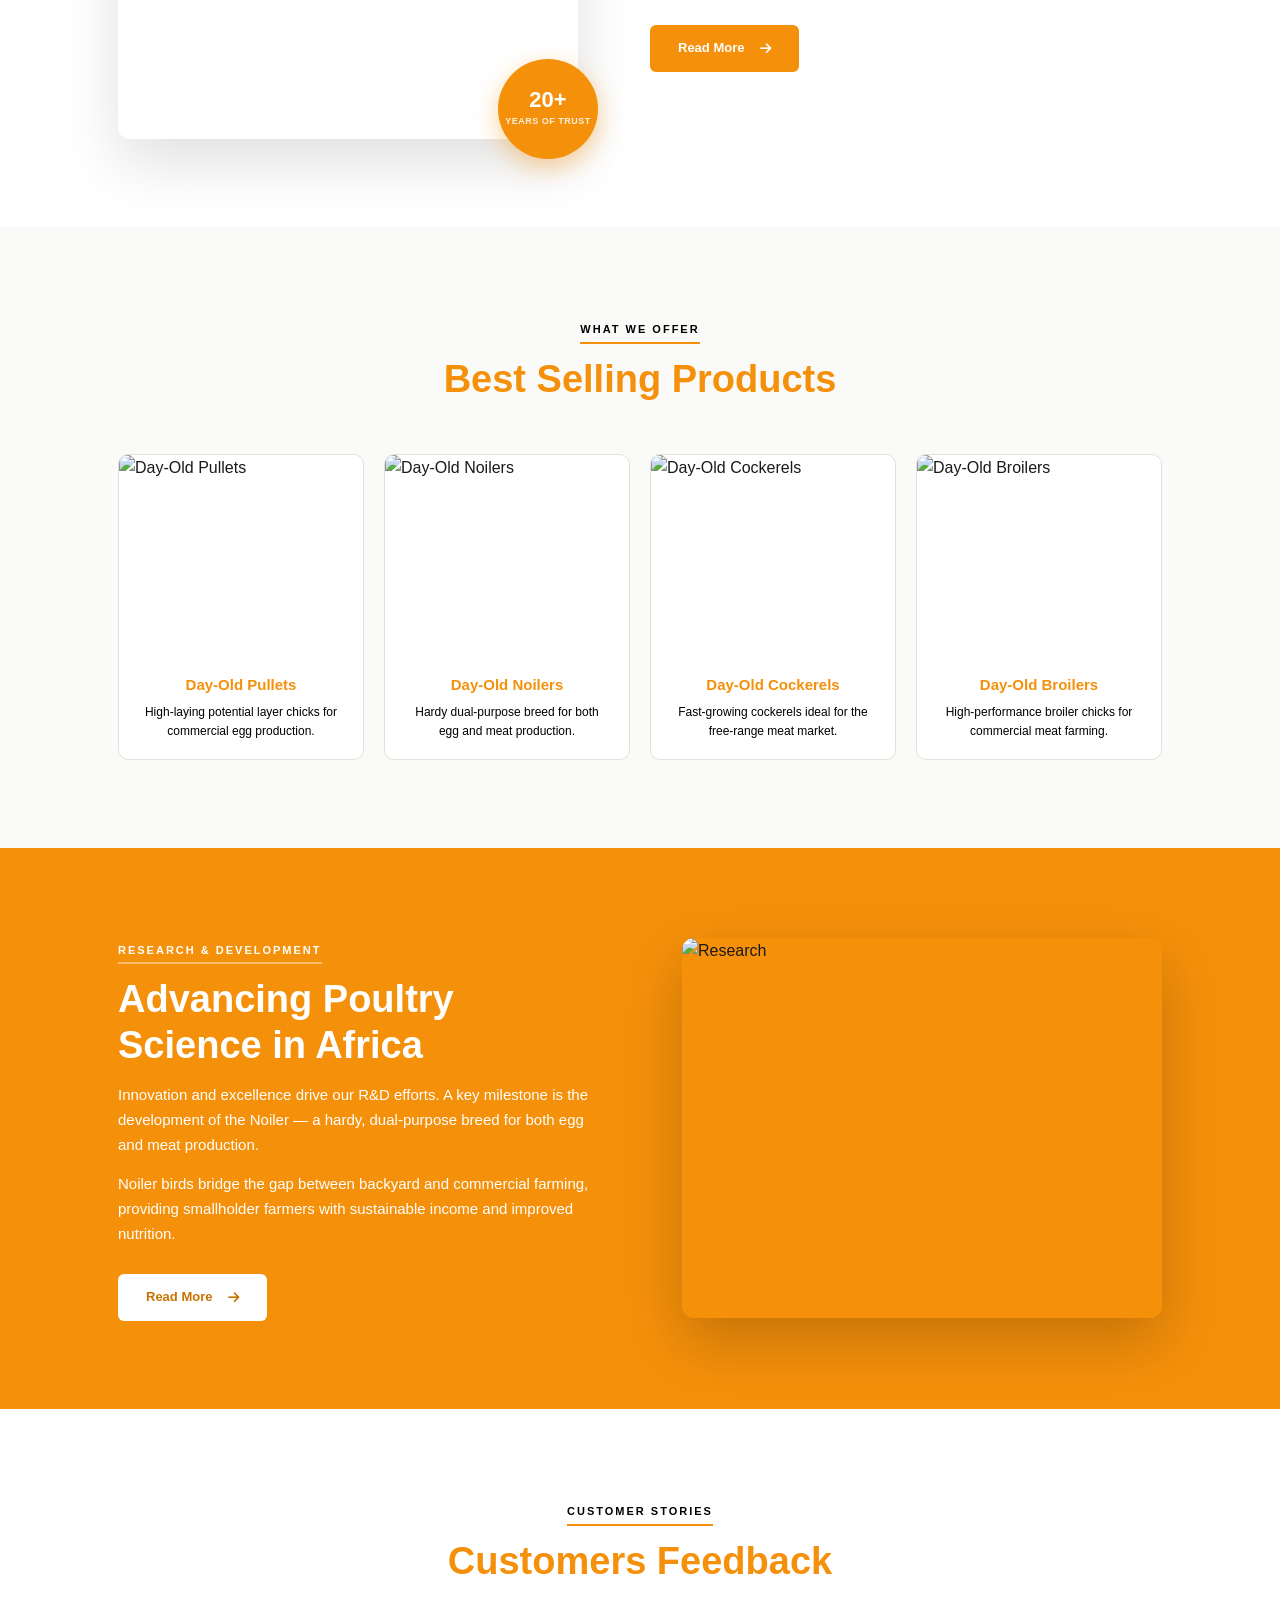
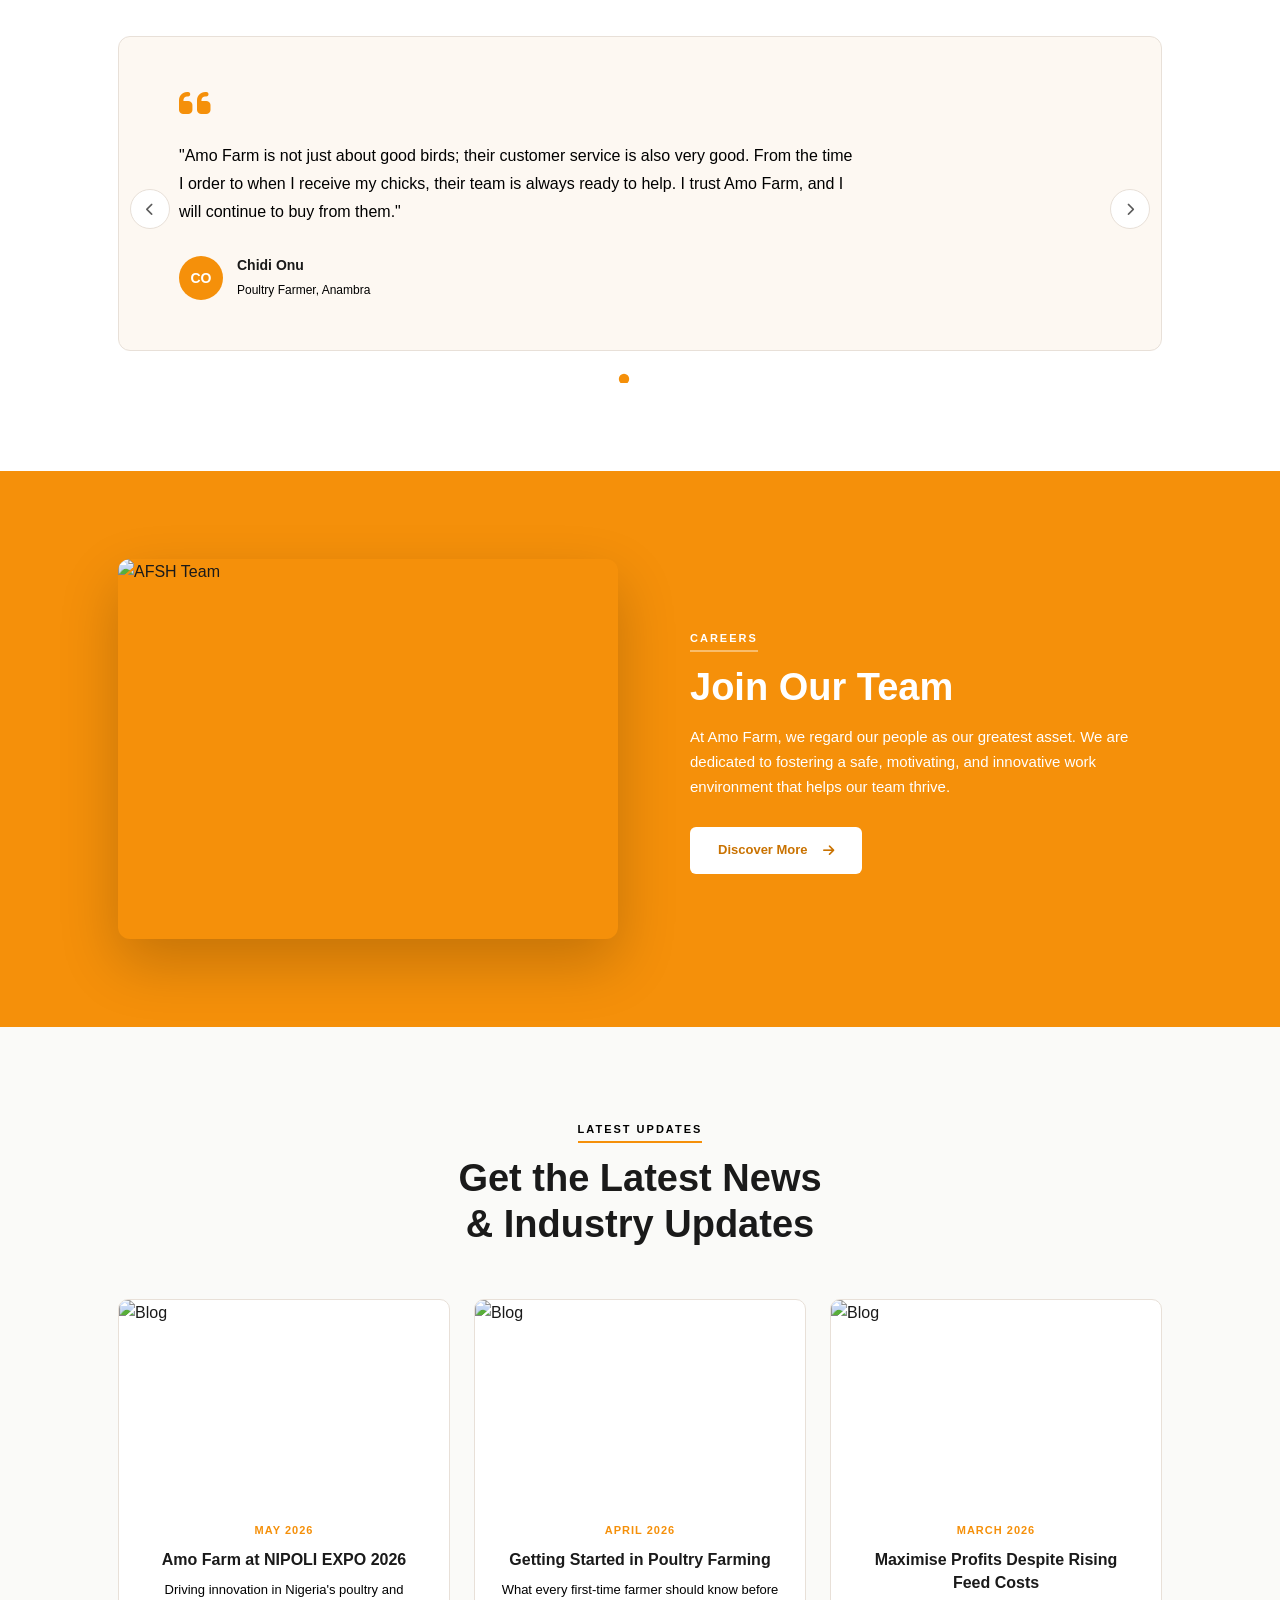
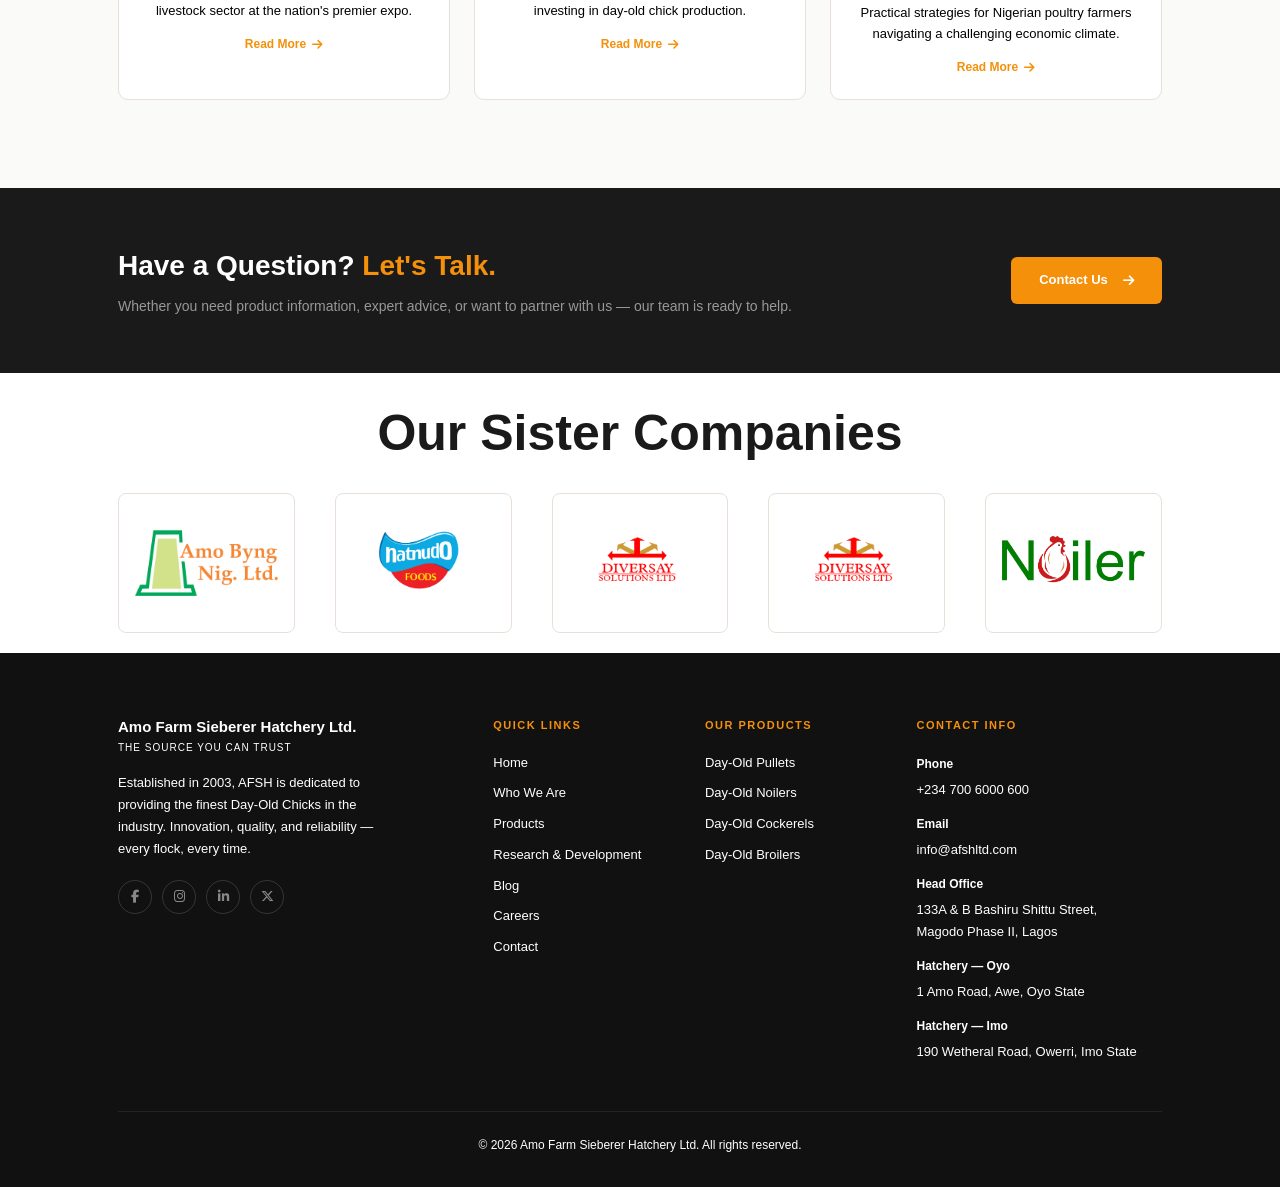
==== commit 994d199d: "fix: css updated" ====
--- a/index.html
+++ b/index.html
@@ -133,8 +133,8 @@
           <div class="about-text">
             <div class="section-tag">Who We Are</div>
             <h2 class="section-title">Quality You Can<br>Count On</h2>
-            <p>At Amo Farm Sieberer Hatchery Ltd. (AFSH), we are committed to delivering the highest quality Day-Old Chicks in the industry. Since our inception in 2003, we have set the standard in poultry farming by combining innovative production techniques with state-of-the-art technology.</p>
-            <p style="margin-top:14px;">We ensure superior quality and reliability for our customers — farmers who trust us to give their flocks the best possible start.</p>
+            <p style="color: #000; font-weight: 500;">At Amo Farm Sieberer Hatchery Ltd. (AFSH), we are committed to delivering the highest quality Day-Old Chicks in the industry. Since our inception in 2003, we have set the standard in poultry farming by combining innovative production techniques with state-of-the-art technology.</p>
+            <p style="margin-top:14px; font-weight: 500; color: #000;">We ensure superior quality and reliability for our customers — farmers who trust us to give their flocks the best possible start.</p>
             <a href="about.html" class="btn-primary" style="margin-top:28px;">Read More &nbsp;<i class="fa-solid fa-arrow-right"></i></a>
           </div>
         </div>
@@ -196,10 +196,10 @@
       <div class="section-inner">
         <div class="rd-inner">
           <div class="rd-text">
-            <div class="section-tag" style="color:rgba(255,255,255,0.7); border-color:rgba(255,255,255,0.4);">Research &amp; Development</div>
+            <div class="section-tag" style="color:#fff; border-color:rgba(255,255,255,0.4);">Research &amp; Development</div>
             <h2 class="section-title" style="color:var(--white);">Advancing Poultry<br>Science in Africa</h2>
-            <p style="color:rgba(255,255,255,0.75); font-weight:300; font-size:15px; line-height:25px;">Innovation and excellence drive our R&D efforts. A key milestone is the development of the Noiler — a hardy, dual-purpose breed for both egg and meat production.</p>
-            <p style="color:rgba(255,255,255,0.75); font-weight:300; font-size:15px; line-height:25px; margin-top:14px;">Noiler birds bridge the gap between backyard and commercial farming, providing smallholder farmers with sustainable income and improved nutrition.</p>
+            <p style="color:#fff; font-weight:500; font-size:15px; line-height:25px;">Innovation and excellence drive our R&D efforts. A key milestone is the development of the Noiler — a hardy, dual-purpose breed for both egg and meat production.</p>
+            <p style="color:#fff; font-weight:500; font-size:15px; line-height:25px; margin-top:14px;">Noiler birds bridge the gap between backyard and commercial farming, providing smallholder farmers with sustainable income and improved nutrition.</p>
             <a href="rd.html" class="btn-white" style="margin-top:28px;">Read More &nbsp;<i class="fa-solid fa-arrow-right"></i></a>
           </div>
           <div class="rd-image-wrap">
@@ -263,9 +263,9 @@
         <div class="join-inner">
           <img src="https://images.unsplash.com/photo-1521737711867-e3b97375f902?w=800&q=80" alt="AFSH Team" class="join-image"/>
           <div class="join-text">
-            <div class="section-tag" style="color:rgba(255,255,255,0.7); border-color:rgba(255,255,255,0.4);">Careers</div>
+            <div class="section-tag" style="color:#fff; border-color:rgba(255,255,255,0.4);">Careers</div>
             <h2 class="section-title" style="color:var(--white);">Join Our Team</h2>
-            <p style="color:rgba(255,255,255,0.75); font-size:15px; font-weight:300; line-height:25px;">At Amo Farm, we regard our people as our greatest asset. We are dedicated to fostering a safe, motivating, and innovative work environment that helps our team thrive.</p>
+            <p style="color:#fff; font-size:15px; font-weight:500; line-height:25px;">At Amo Farm, we regard our people as our greatest asset. We are dedicated to fostering a safe, motivating, and innovative work environment that helps our team thrive.</p>
             <a href="careers.html" class="btn-white" style="margin-top:28px;">Discover More &nbsp;<i class="fa-solid fa-arrow-right"></i></a>
           </div>
         </div>
@@ -282,7 +282,7 @@
         <div class="blog-grid">
           <a href="blog.html" class="blog-card">
             <div class="blog-img">
-              <img src="https://images.unsplash.com/photo-1585384090194-f7d42ccb2429?w=600&q=80" alt="Blog"/>
+              <img src="expo.jpg" alt="Blog"/>
             </div>
             <div class="blog-info">
               <span class="blog-date">May 2026</span>
@@ -408,8 +408,7 @@
         </div>
       </div>
       <div class="footer-bottom">
-        <span>© 2026 Amo Farm Sieberer Hatchery Ltd. All rights reserved.</span>
-        <span>Built with care for African agriculture.</span>
+        <span style="text-align: center;">© 2026 Amo Farm Sieberer Hatchery Ltd. All rights reserved.</span>
       </div>
     </div>
   </footer>
--- a/index.css
+++ b/index.css
@@ -336,9 +336,7 @@
 .footer-bottom {
   border-top: 1px solid rgba(255,255,255,0.08);
   padding-top: 24px;
-  display: flex;
-  align-items: center;
-  justify-content: space-between;
+  text-align: center;
   font-size: 12px;
   color: #fff;
 }
--- a/home.css
+++ b/home.css
@@ -208,7 +208,8 @@
 }
 
 .feature-card.featured p {
-  color: var(--text-muted);
+  color:#000;
+  text-align: center;
 }
 
 .feature-card.featured .feature-link {
@@ -232,7 +233,8 @@
 
 .feature-card p {
   font-size: 13px;
-  color: rgba(255,255,255,0.8);
+  color: #fff;
+  text-align: center;
   line-height: 22px;
   margin-bottom: 18px;
 }
@@ -242,7 +244,8 @@
   font-weight: 600;
   color: var(--white);
   text-decoration: none;
-  display: inline-flex;
+  display: flex;
+  justify-content: center;
   align-items: center;
   gap: 6px;
   letter-spacing: 0.3px;
@@ -398,8 +401,10 @@
 
 .product-info p {
   font-size: 12px;
-  color: var(--text-muted);
+  color: #000;
+  font-weight: 400;
   line-height: 19px;
+  text-align: center;
 }
 
 .rd-section {
@@ -462,9 +467,9 @@
 
 .testimonial-card > p {
   font-size: 16px;
-  color: var(--text);
+  color: #000;
   line-height: 28px;
-  font-weight: 300;
+  font-weight: 500;
   margin-bottom: 28px;
   max-width: 680px;
 }
@@ -498,7 +503,7 @@
 
 .testimonial-author span {
   font-size: 12px;
-  color: var(--text-muted);
+  color: #000;
 }
 
 .t-btn {
@@ -615,6 +620,7 @@
   color: var(--orange);
   display: block;
   margin-bottom: 8px;
+  text-align: center;
 }
 
 .blog-info h3 {
@@ -623,11 +629,14 @@
   color: var(--text);
   line-height: 23px;
   margin-bottom: 8px;
+  text-align: center;
 }
 
 .blog-info p {
   font-size: 13px;
-  color: var(--text-muted);
+  color: #000;
+  text-align: center;
+  font-weight: 500;
   line-height: 21px;
   margin-bottom: 14px;
 }
@@ -636,8 +645,9 @@
   font-size: 12px;
   font-weight: 600;
   color: var(--orange);
-  display: inline-flex;
-  align-items: center;
+  display: flex;
+  align-items: center;
+  justify-content: center;
   gap: 6px;
   transition: gap 0.2s;
 }
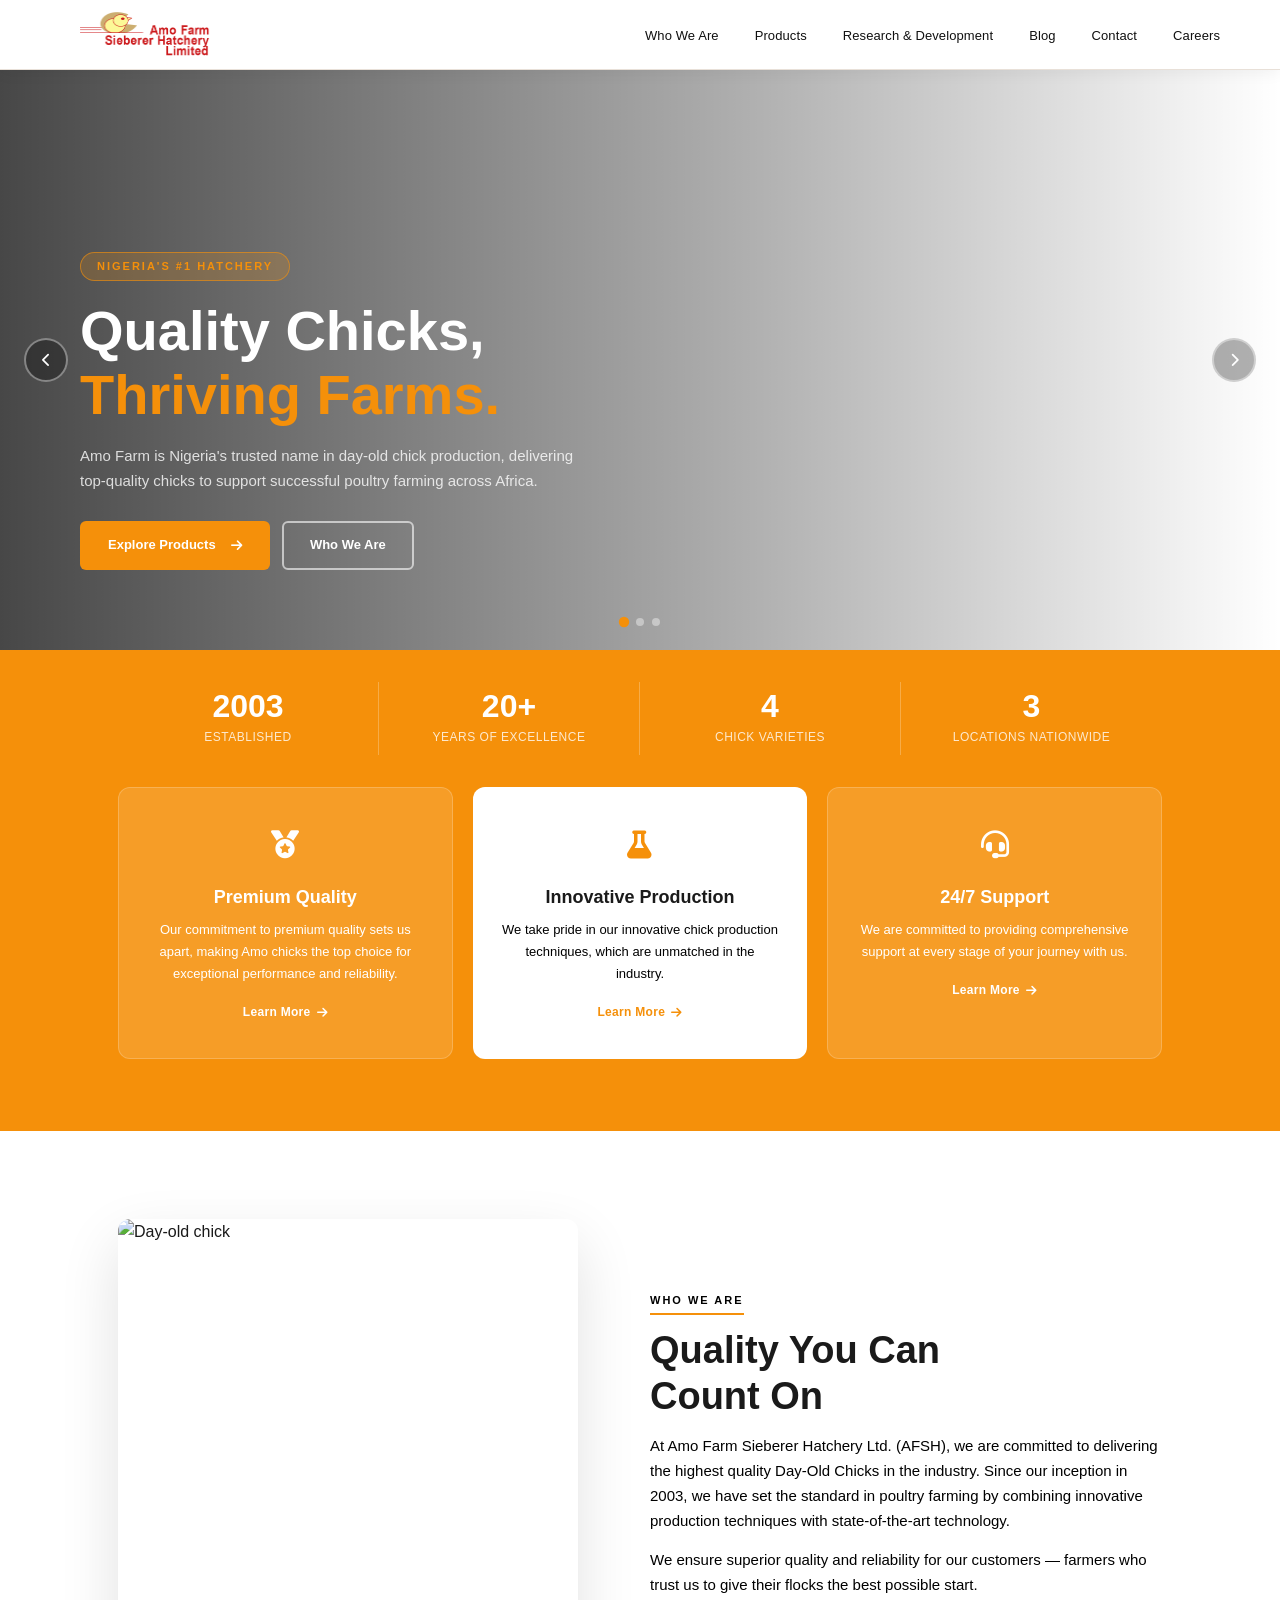
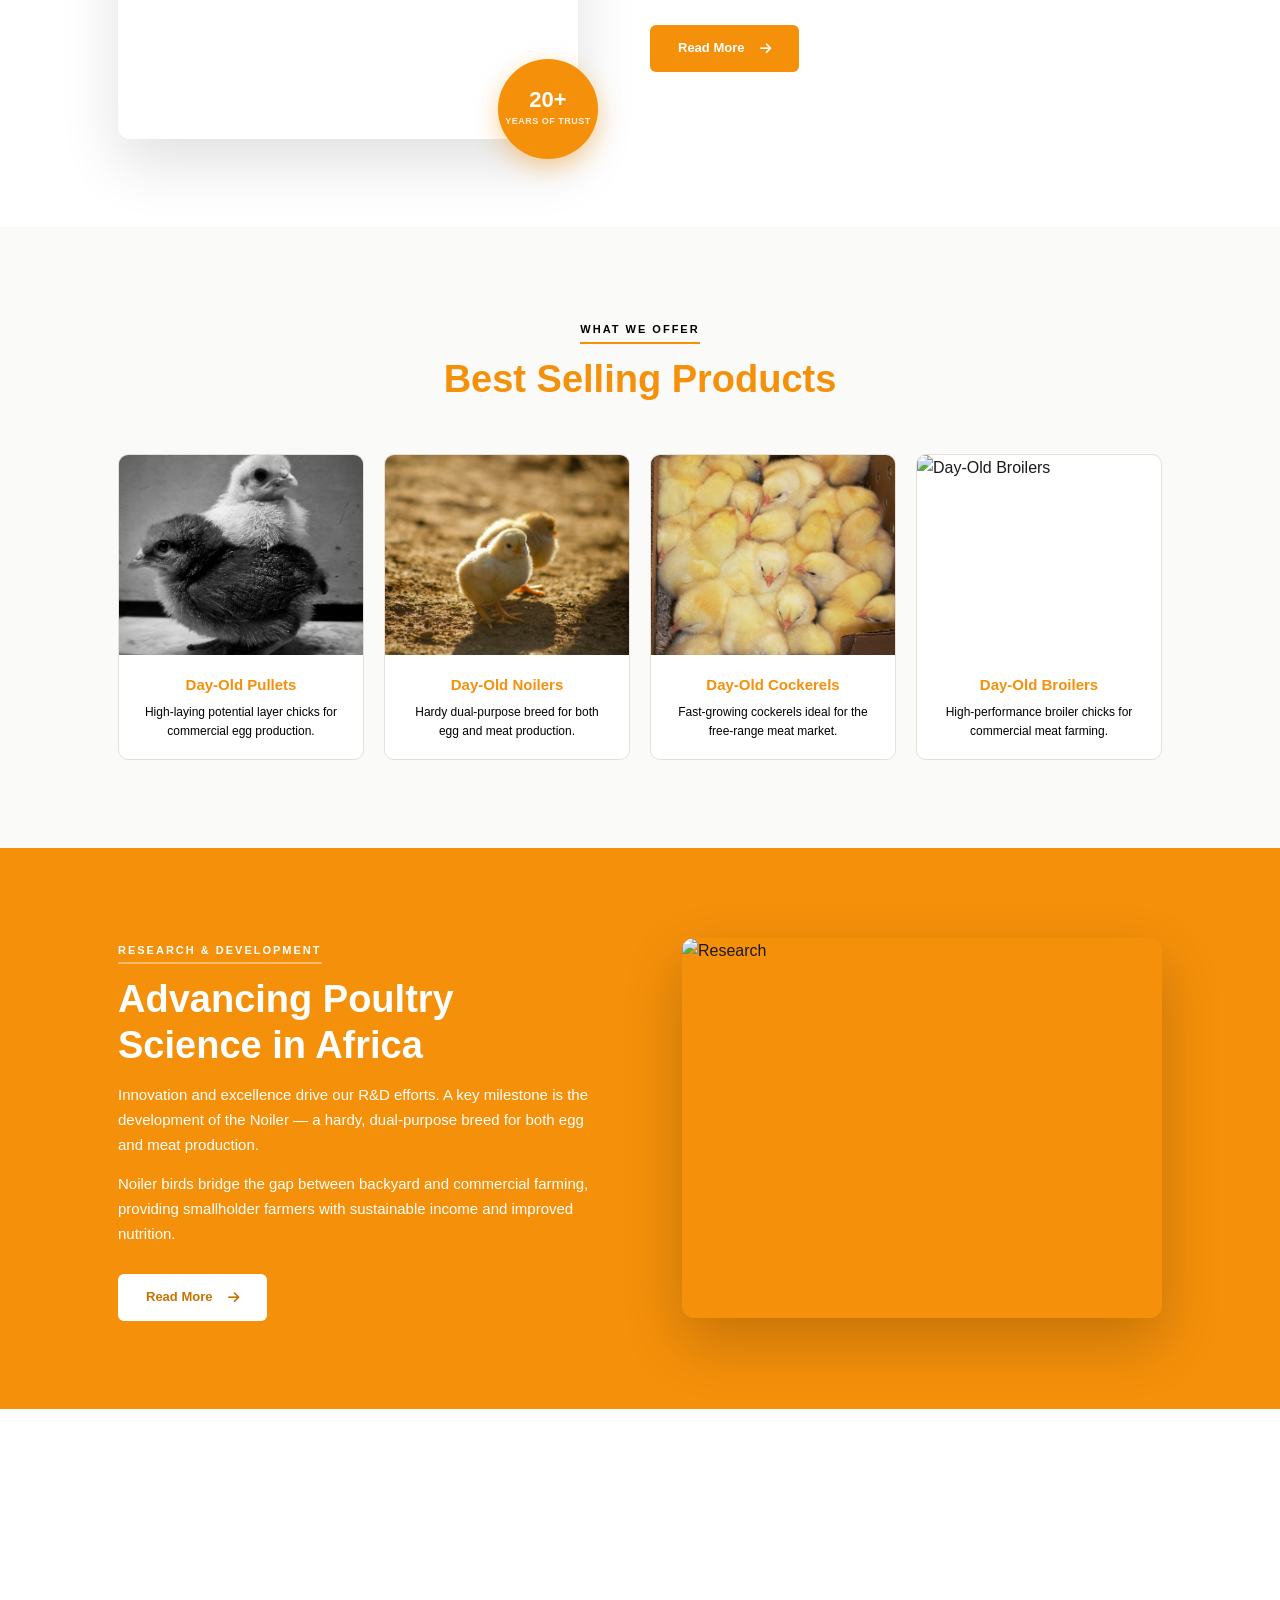
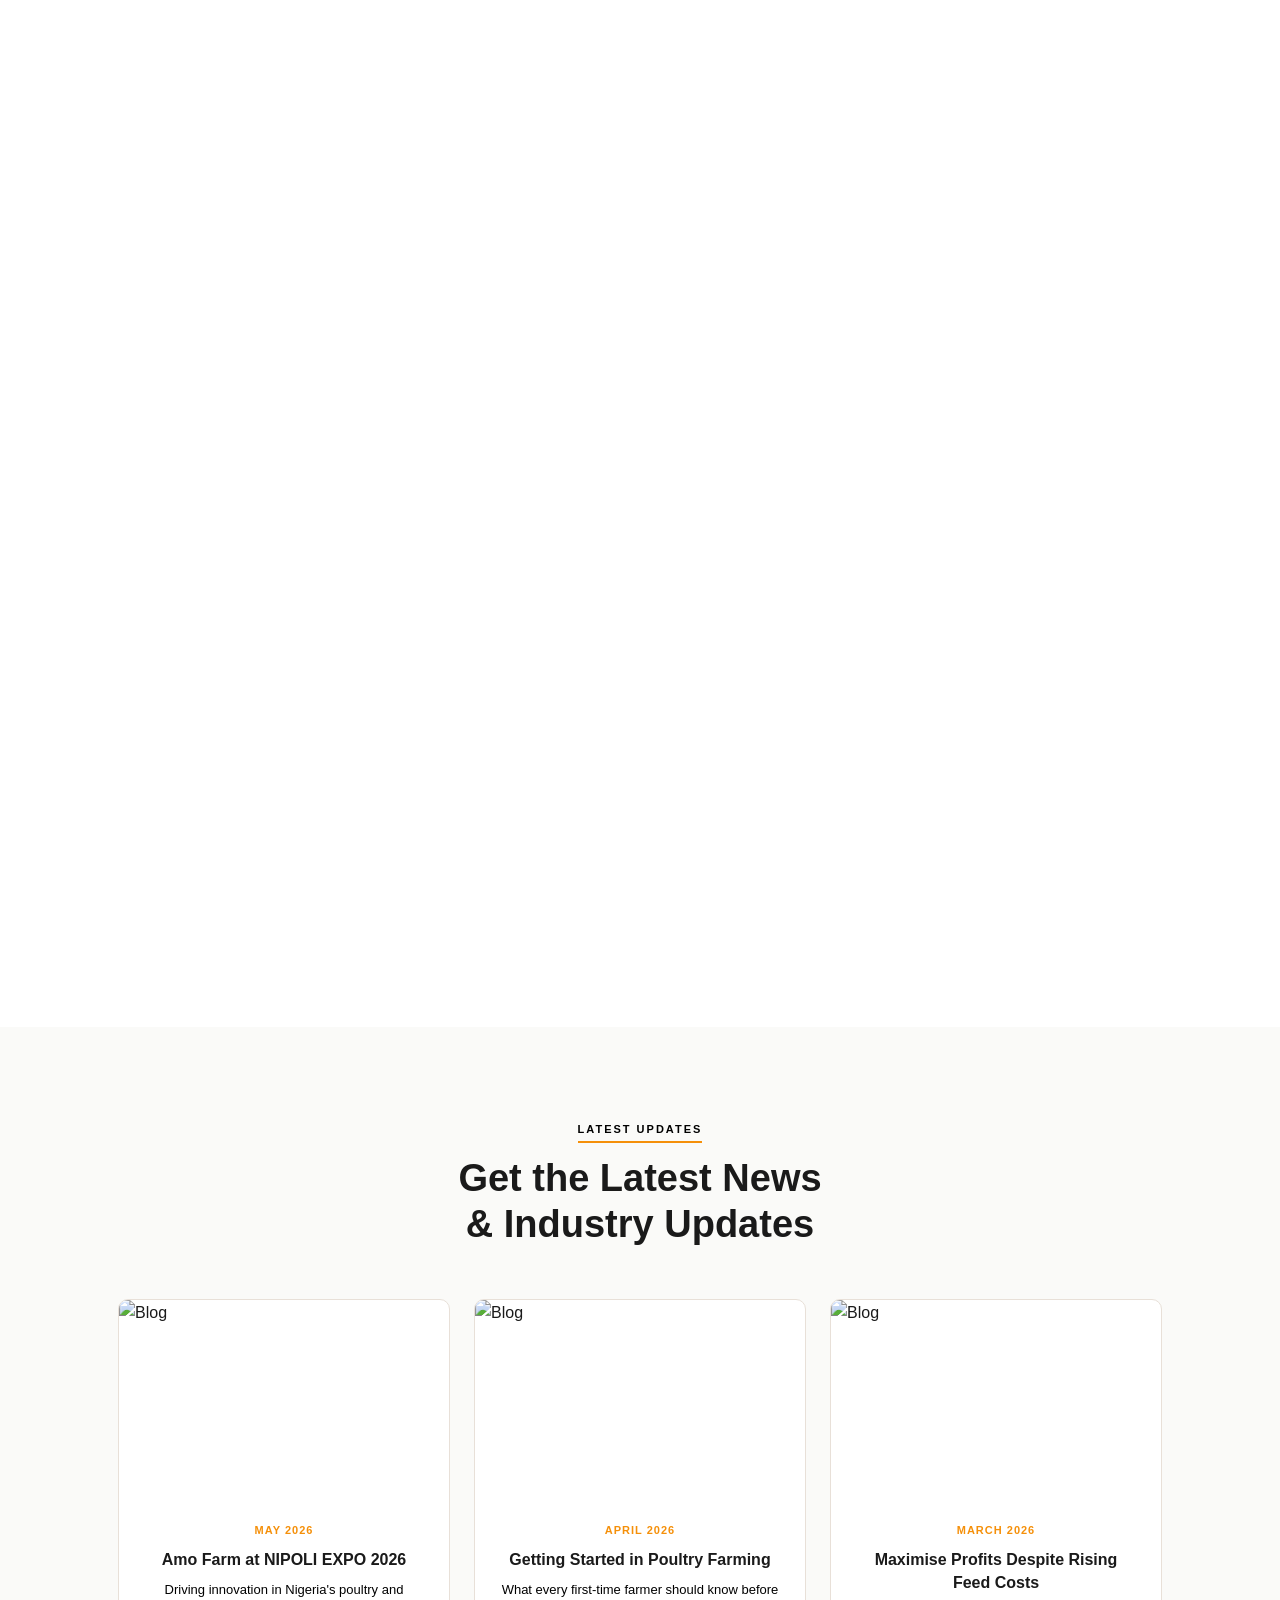
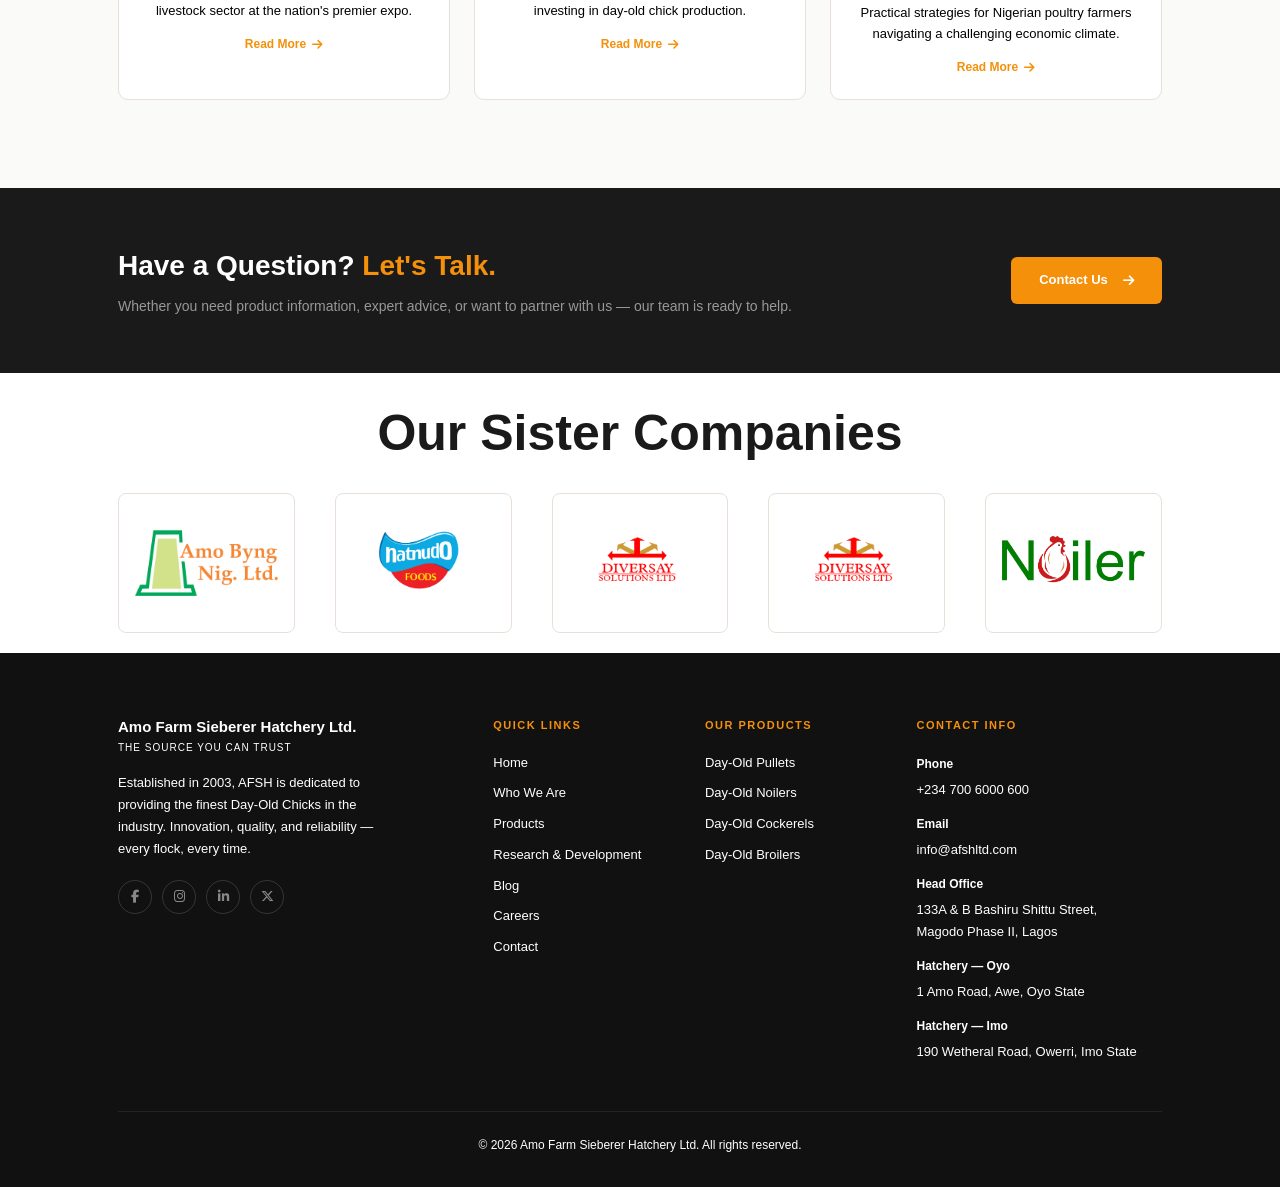
==== commit e48e38f0: "fix: image" ====
--- a/index.html
+++ b/index.html
@@ -150,7 +150,7 @@
         <div class="products-grid">
           <a href="products.html" class="product-card">
             <div class="product-img">
-              <img src="https://images.unsplash.com/photo-1548550023-2bdb3c5beed7?w=600&q=80" alt="Day-Old Pullets"/>
+              <img src="pullet.jpg" alt="Day-Old Pullets"/>
               <div class="product-overlay"><i class="fa-solid fa-arrow-right"></i></div>
             </div>
             <div class="product-info">
@@ -160,7 +160,7 @@
           </a>
           <a href="products.html" class="product-card">
             <div class="product-img">
-              <img src="https://images.unsplash.com/photo-1612170153139-6f881ff067e0?w=600&q=80" alt="Day-Old Noilers"/>
+              <img src="noiler.jpg" alt="Day-Old Noilers"/>
               <div class="product-overlay"><i class="fa-solid fa-arrow-right"></i></div>
             </div>
             <div class="product-info">
@@ -170,7 +170,7 @@
           </a>
           <a href="products.html" class="product-card">
             <div class="product-img">
-              <img src="https://images.unsplash.com/photo-1569880153113-76e33fc52d5f?w=600&q=80" alt="Day-Old Cockerels"/>
+              <img src="Cockrel.jfif" alt="Day-Old Cockerels"/>
               <div class="product-overlay"><i class="fa-solid fa-arrow-right"></i></div>
             </div>
             <div class="product-info">
@@ -180,7 +180,7 @@
           </a>
           <a href="products.html" class="product-card">
             <div class="product-img">
-              <img src="https://images.unsplash.com/photo-1500595046743-cd271d694d30?w=600&q=80" alt="Day-Old Broilers"/>
+              <img src="broiler.jpg" alt="Day-Old Broilers"/>
               <div class="product-overlay"><i class="fa-solid fa-arrow-right"></i></div>
             </div>
             <div class="product-info">
--- a/index.css
+++ b/index.css
@@ -452,8 +452,16 @@
 
   .footer-inner {
     padding: 0 24px;
-  }
-
+    text-align: center;
+  }
+  .footer-brand p{
+   max-width:100%;
+  }
+
+  .footer-socials {
+    justify-content: center;
+  }
+  
   .footer-bottom {
     flex-direction: column;
     gap: 8px;
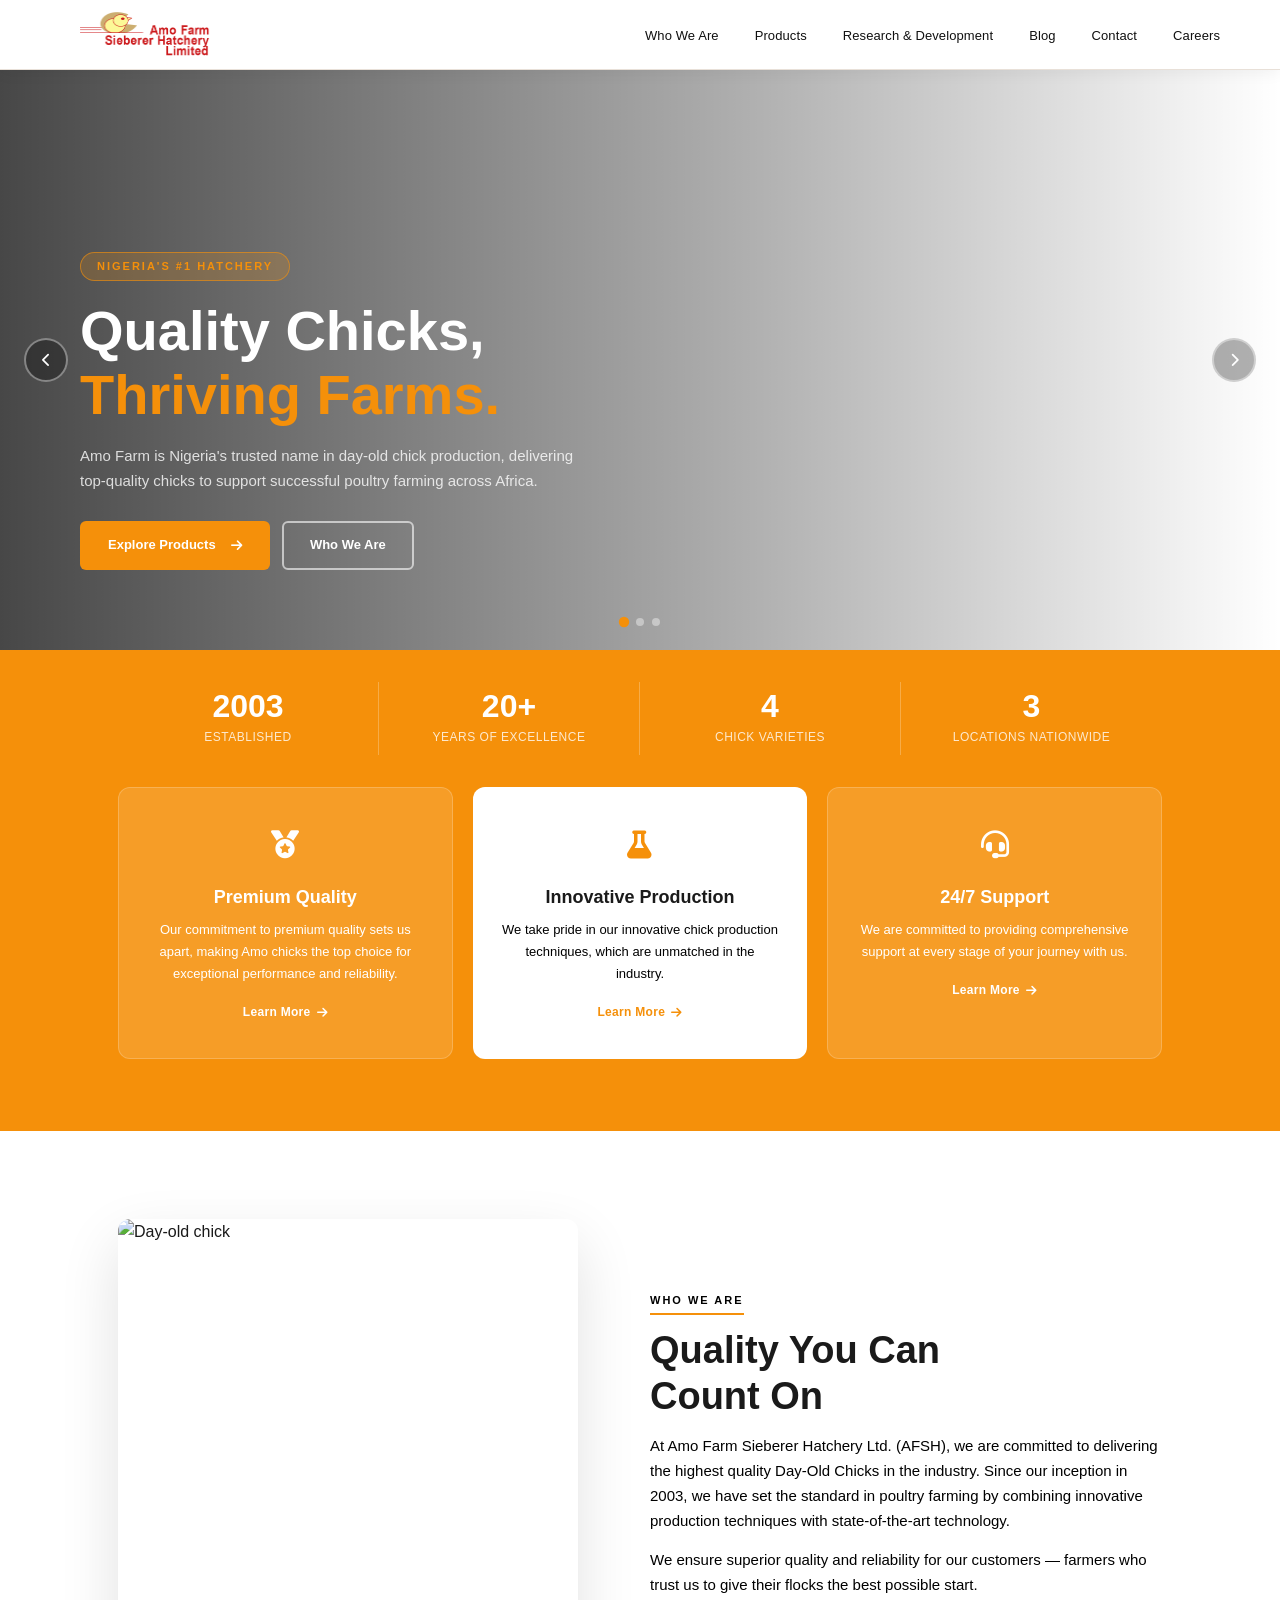
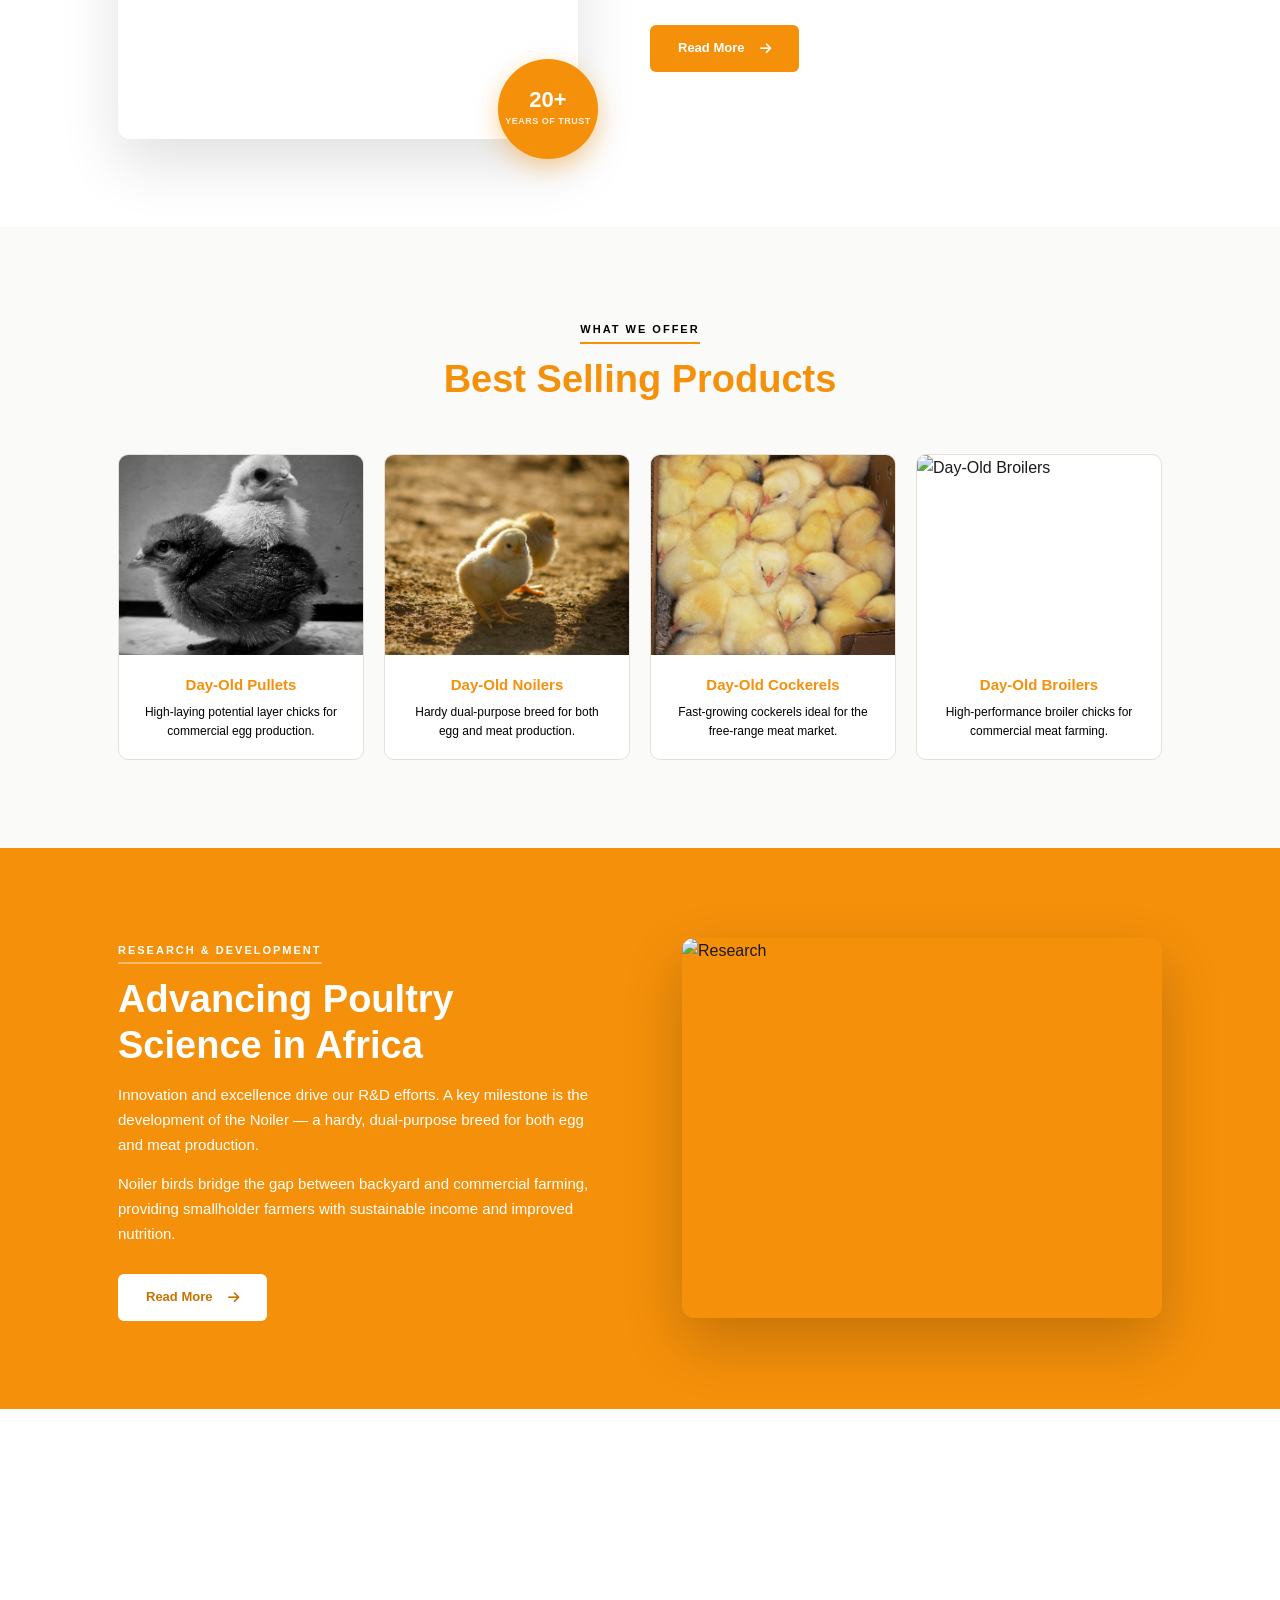
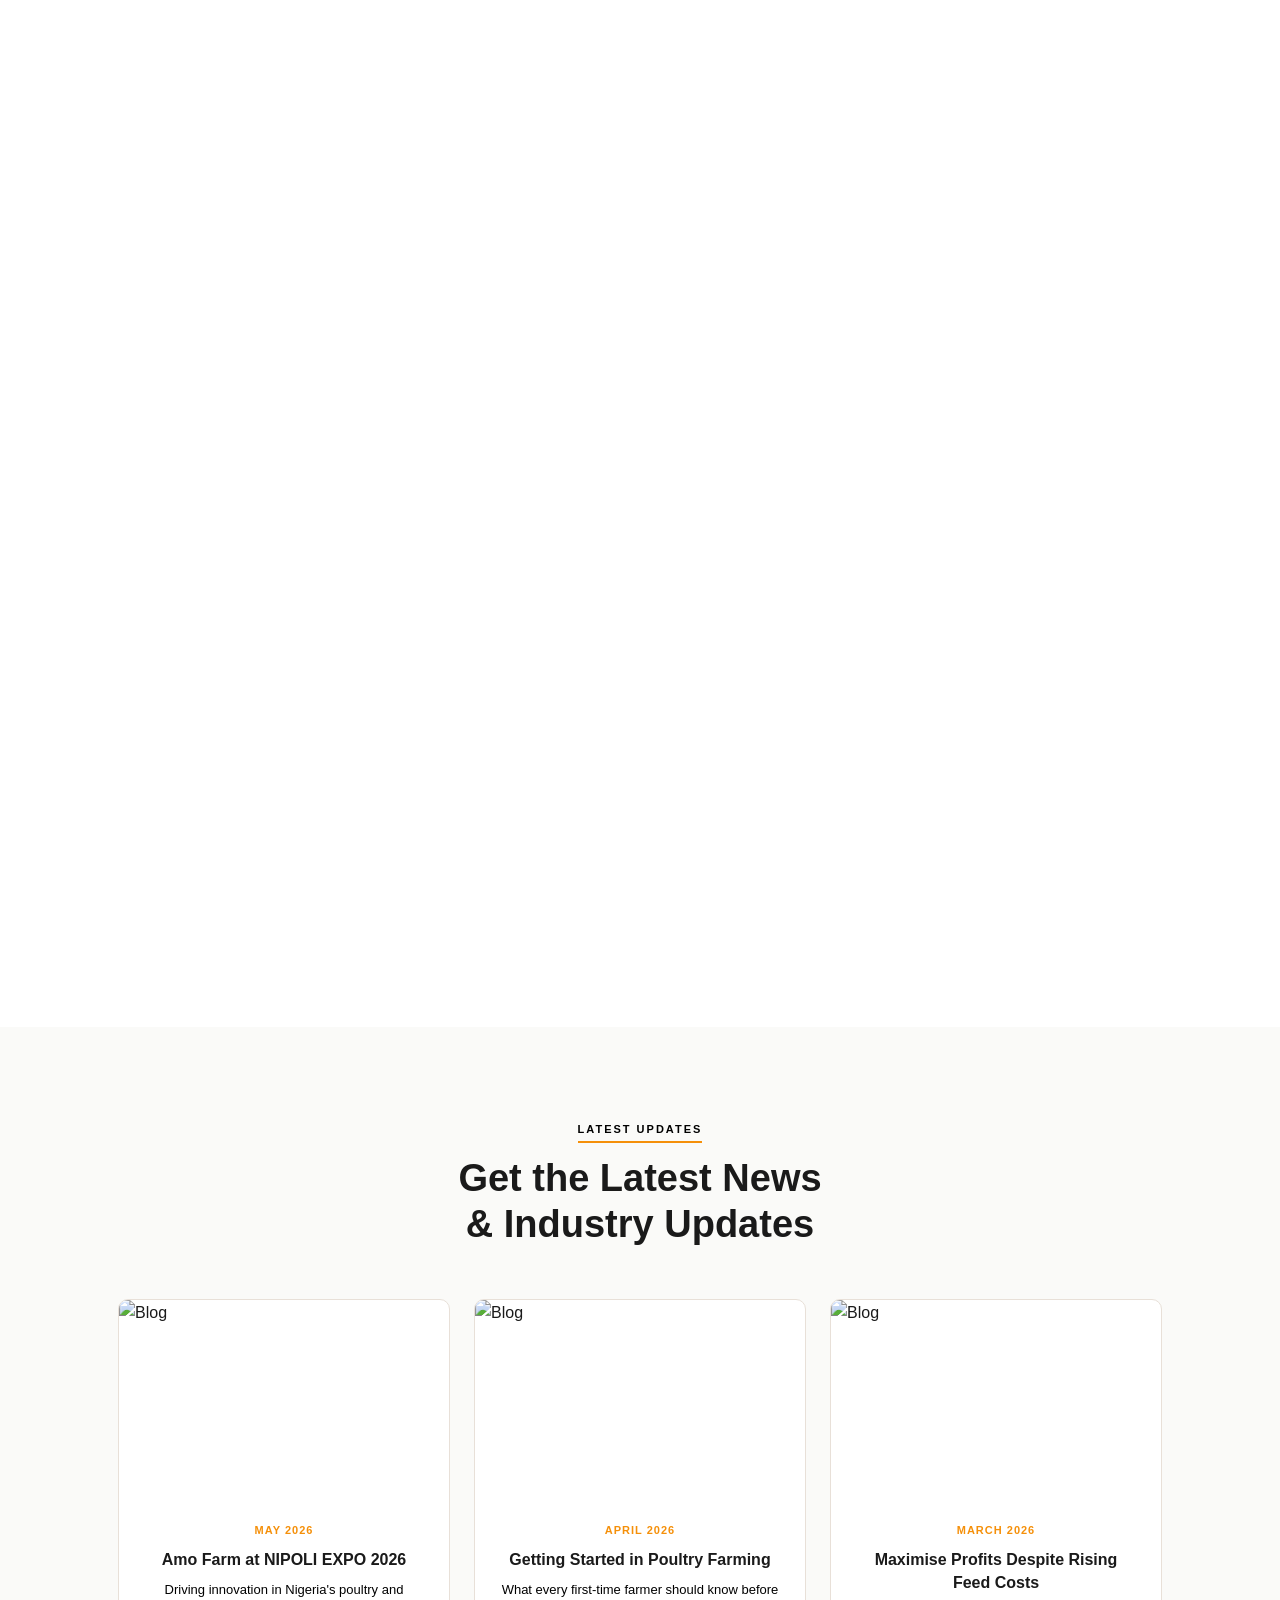
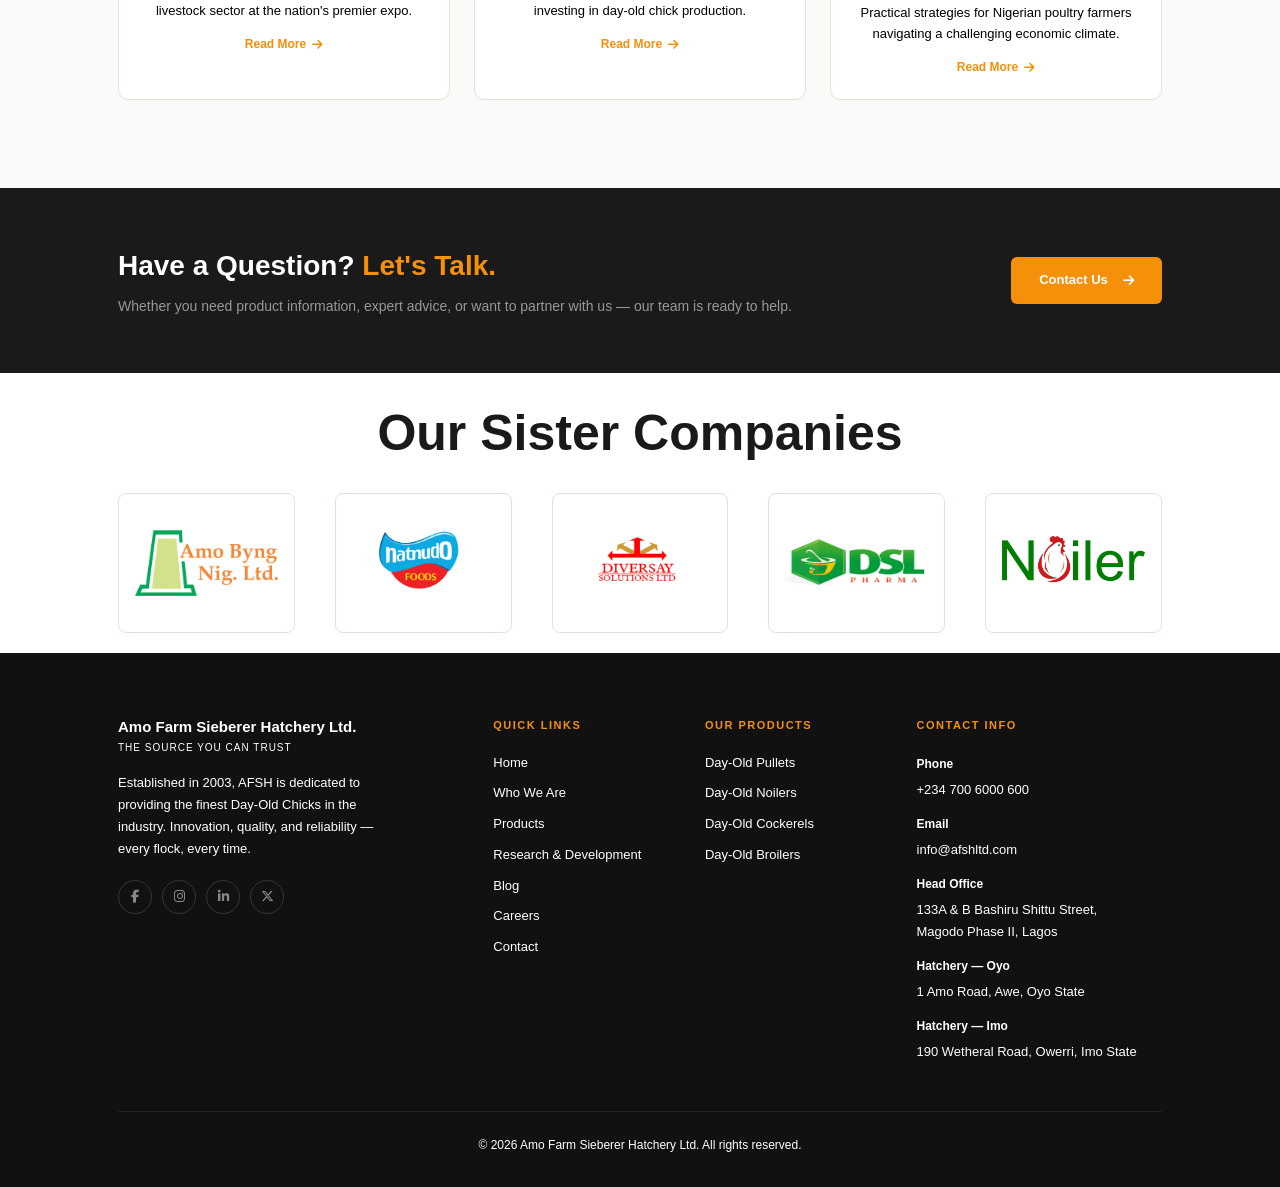
==== commit bf8f0ce7: "fix: dslp logo updated" ====
--- a/index.html
+++ b/index.html
@@ -343,7 +343,7 @@
             <img src="Diversay-Sol.png" alt="Sister Company 3"/>
           </a>
           <a href="https://dslpharma.com/" target="_blank" class="sister-logo-box">
-            <img src="DSLP-Logo.png" alt="Sister Company 4"/>
+            <img src="DSLPH.jfif" alt="Sister Company 4"/>
           </a>
           <a href="https://noiler.net/" target="_blank" class="sister-logo-box">
             <img src="Noiler-Logo.png" alt="Sister Company 5"/>
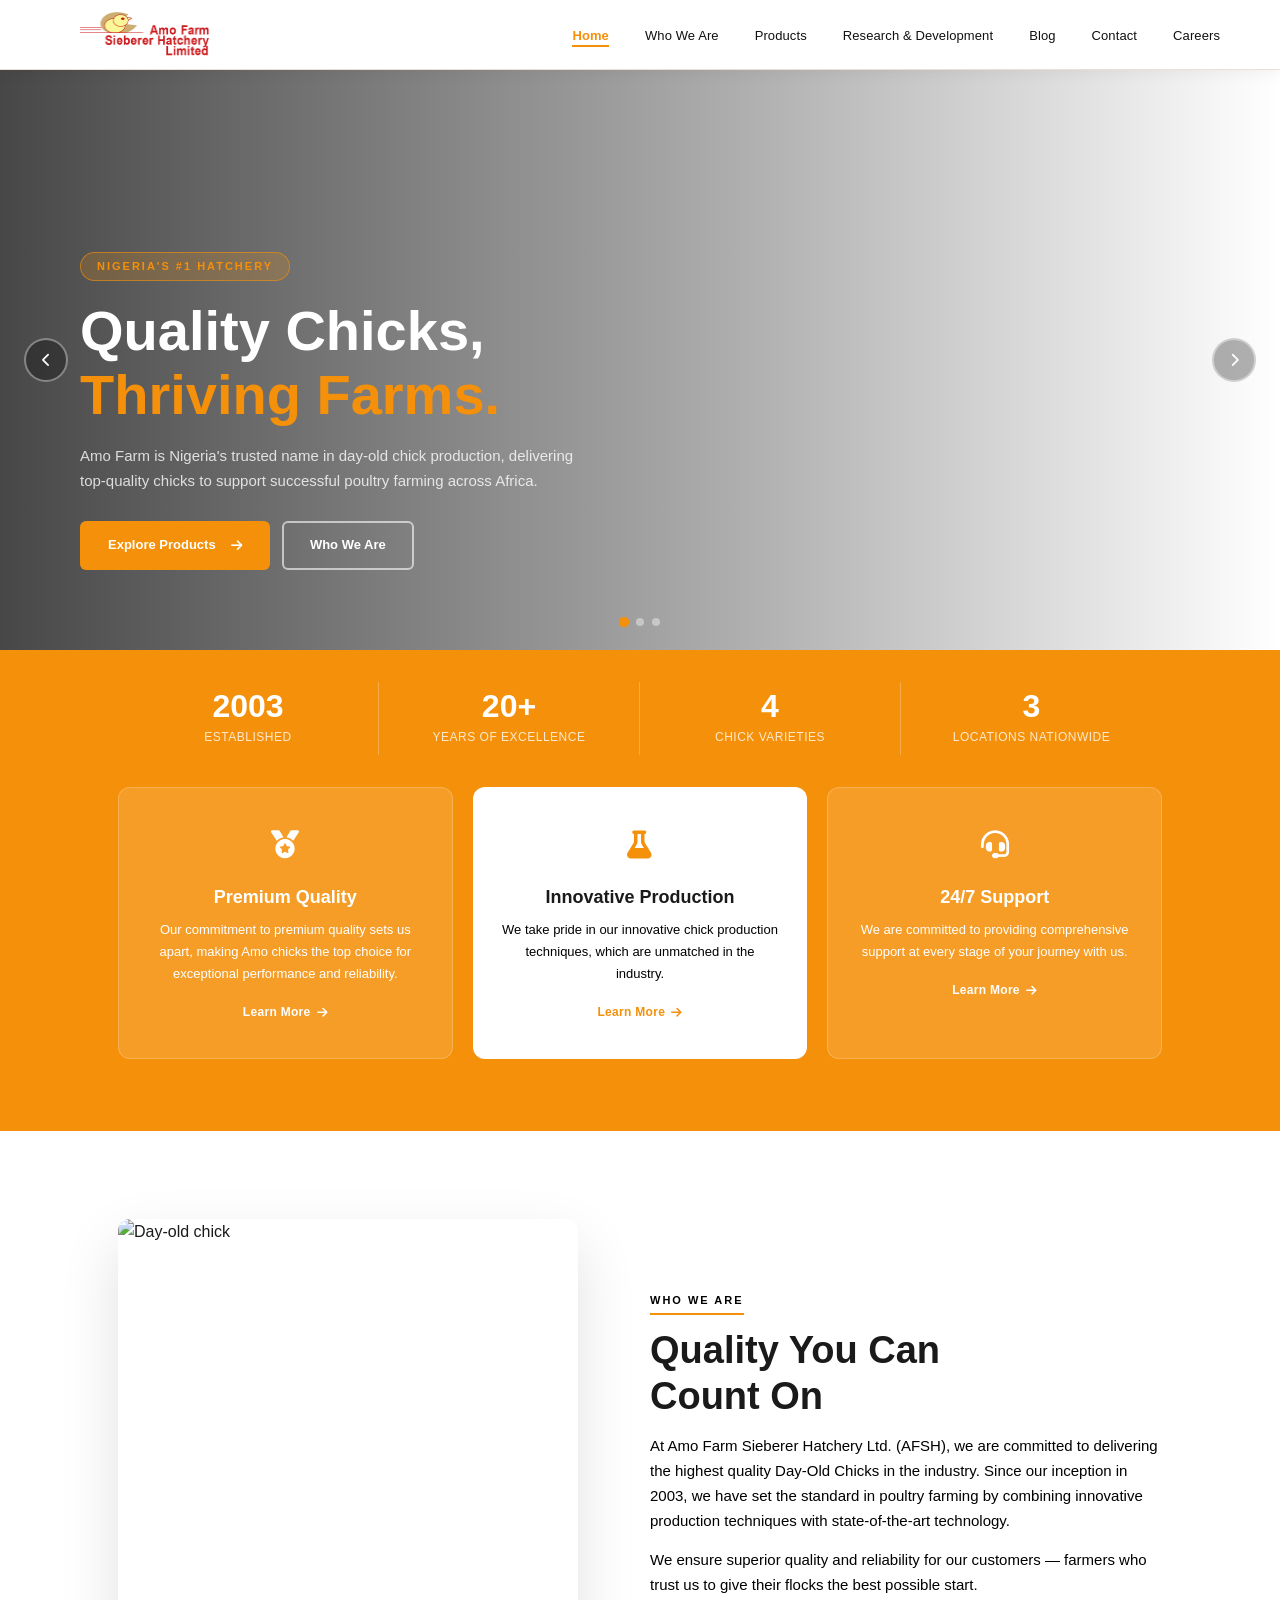
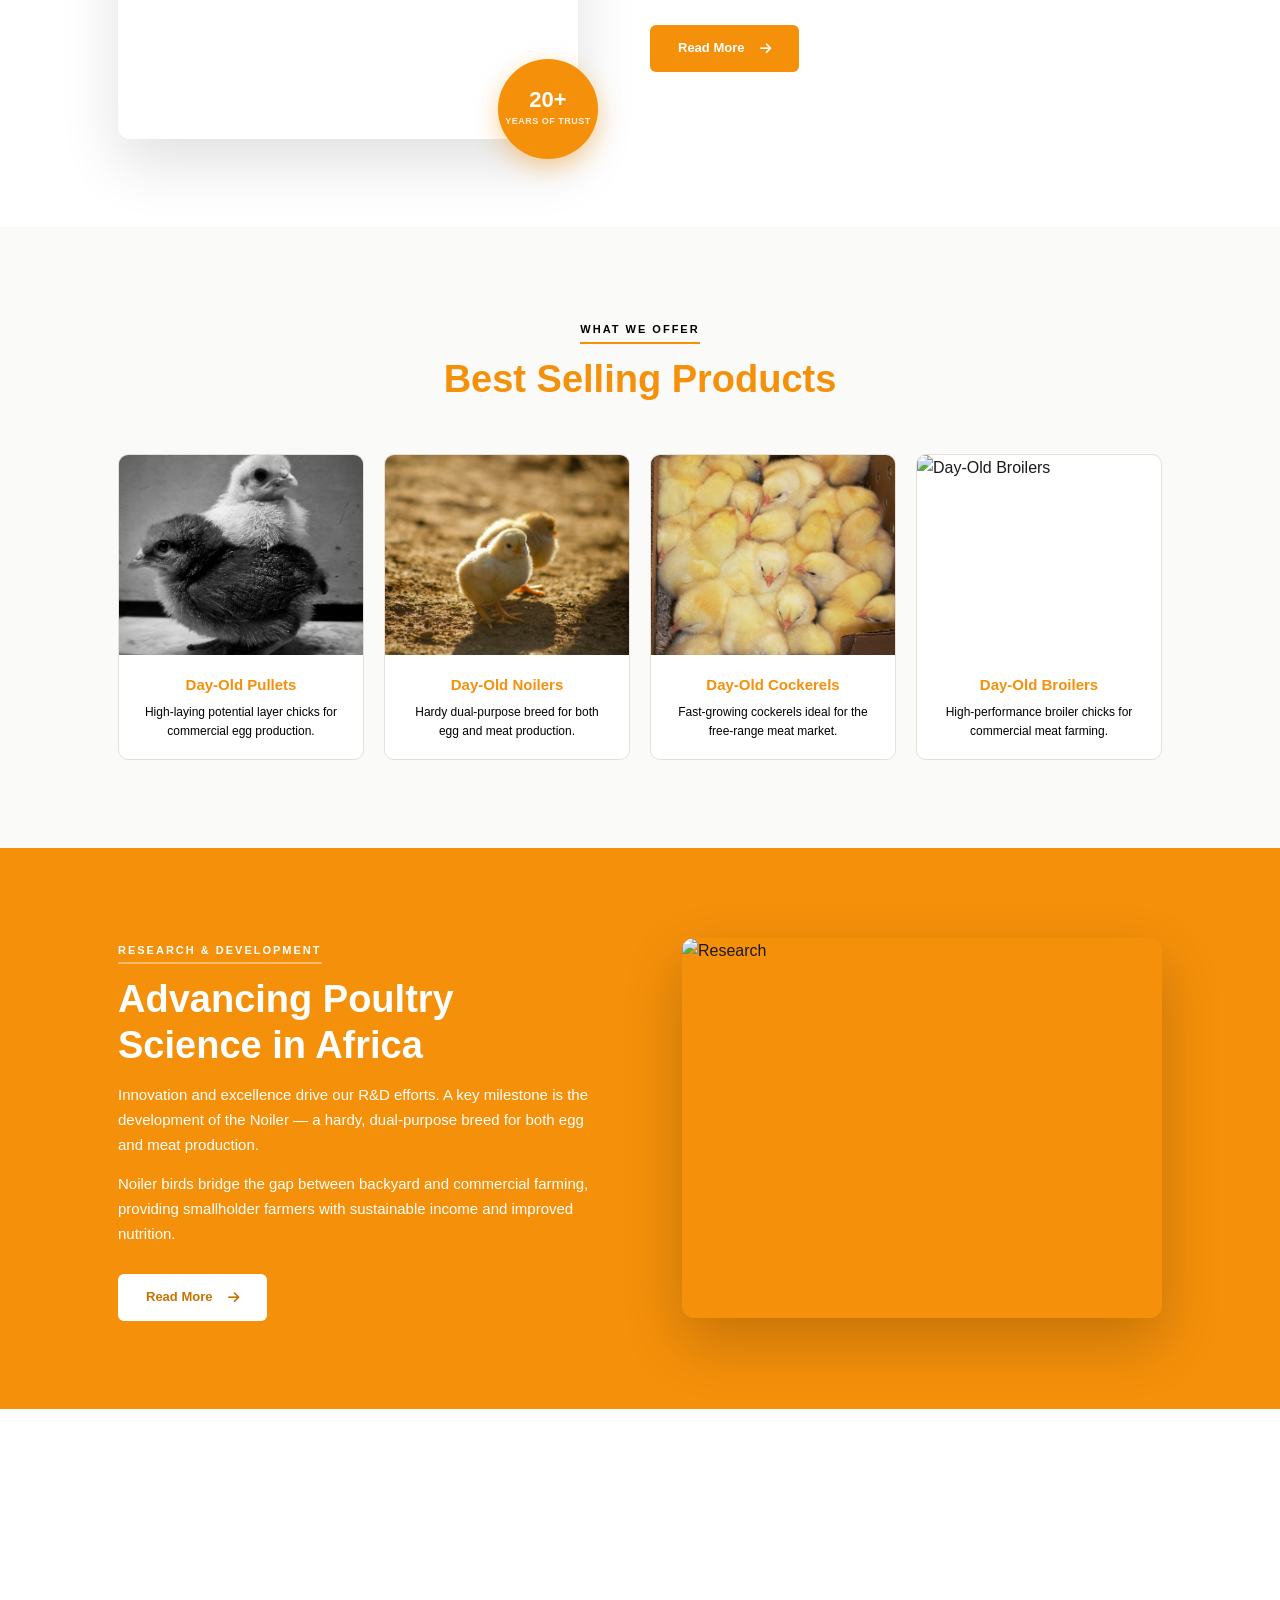
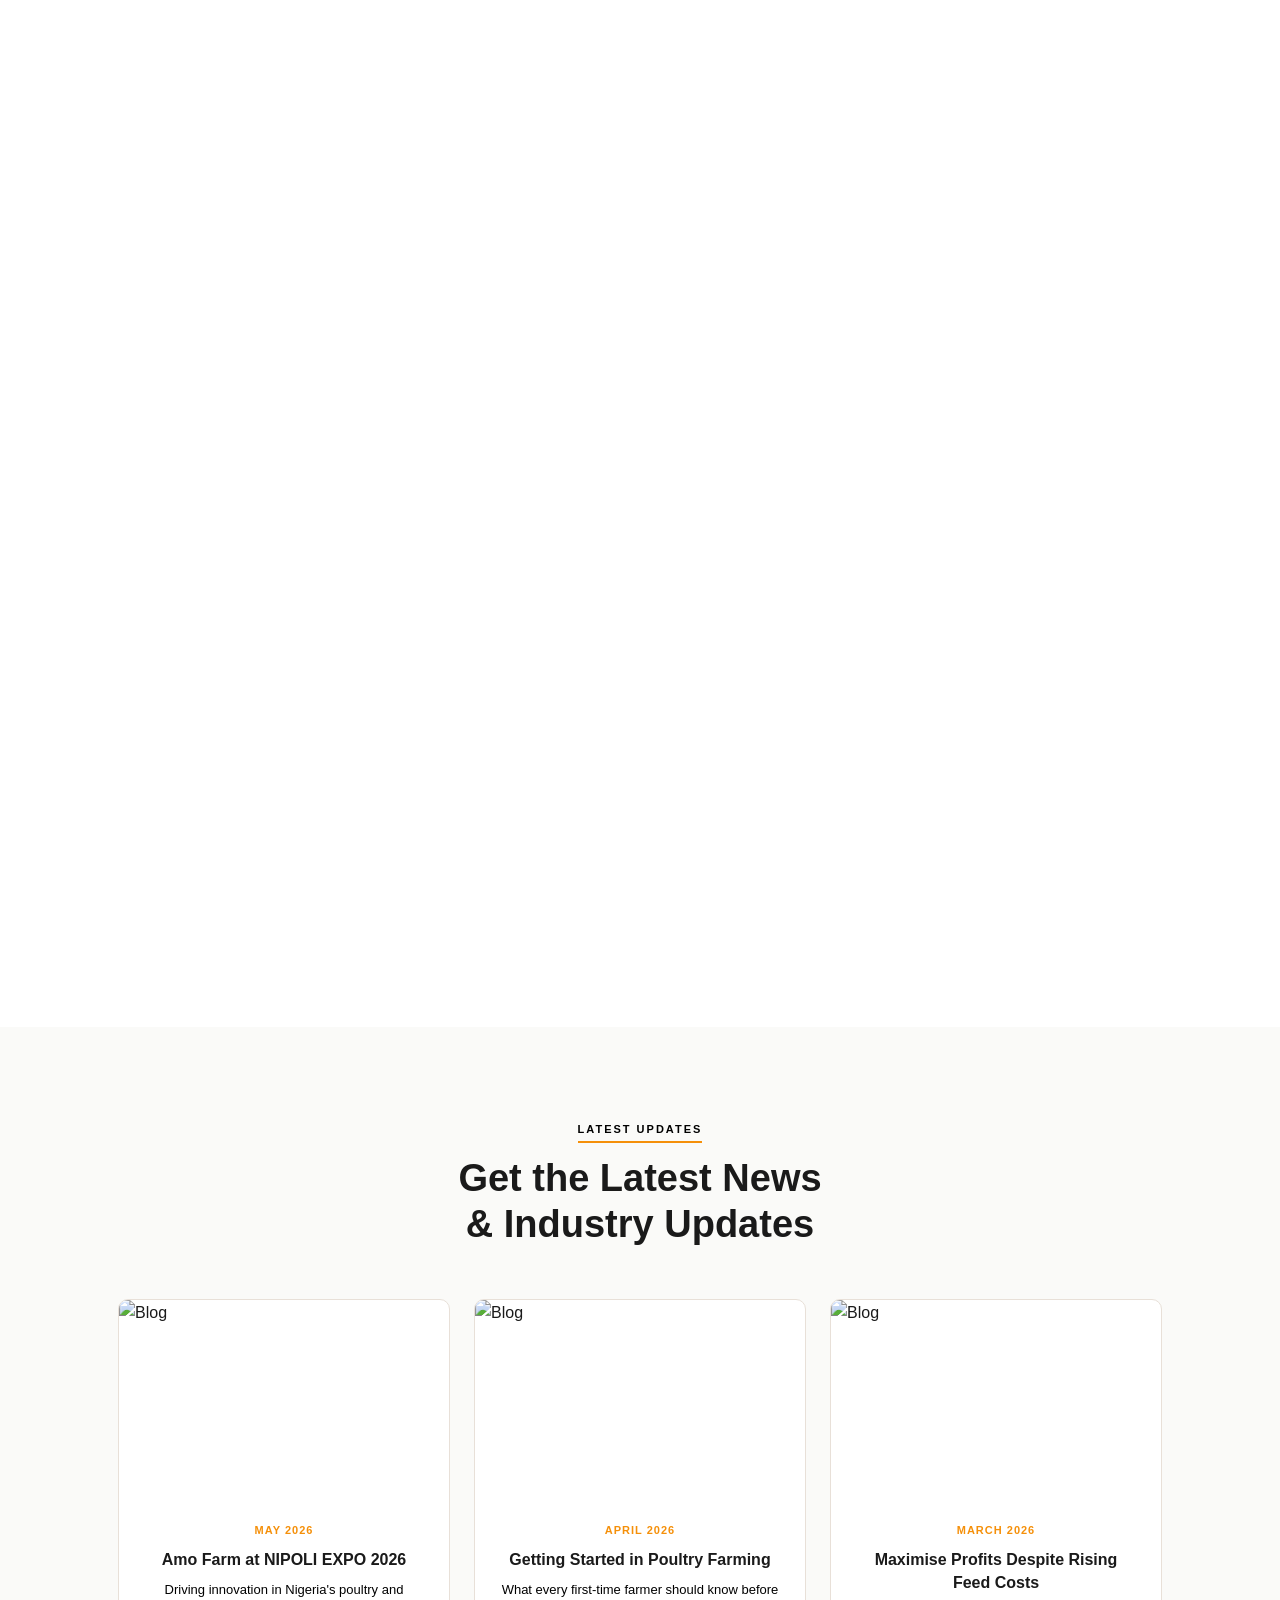
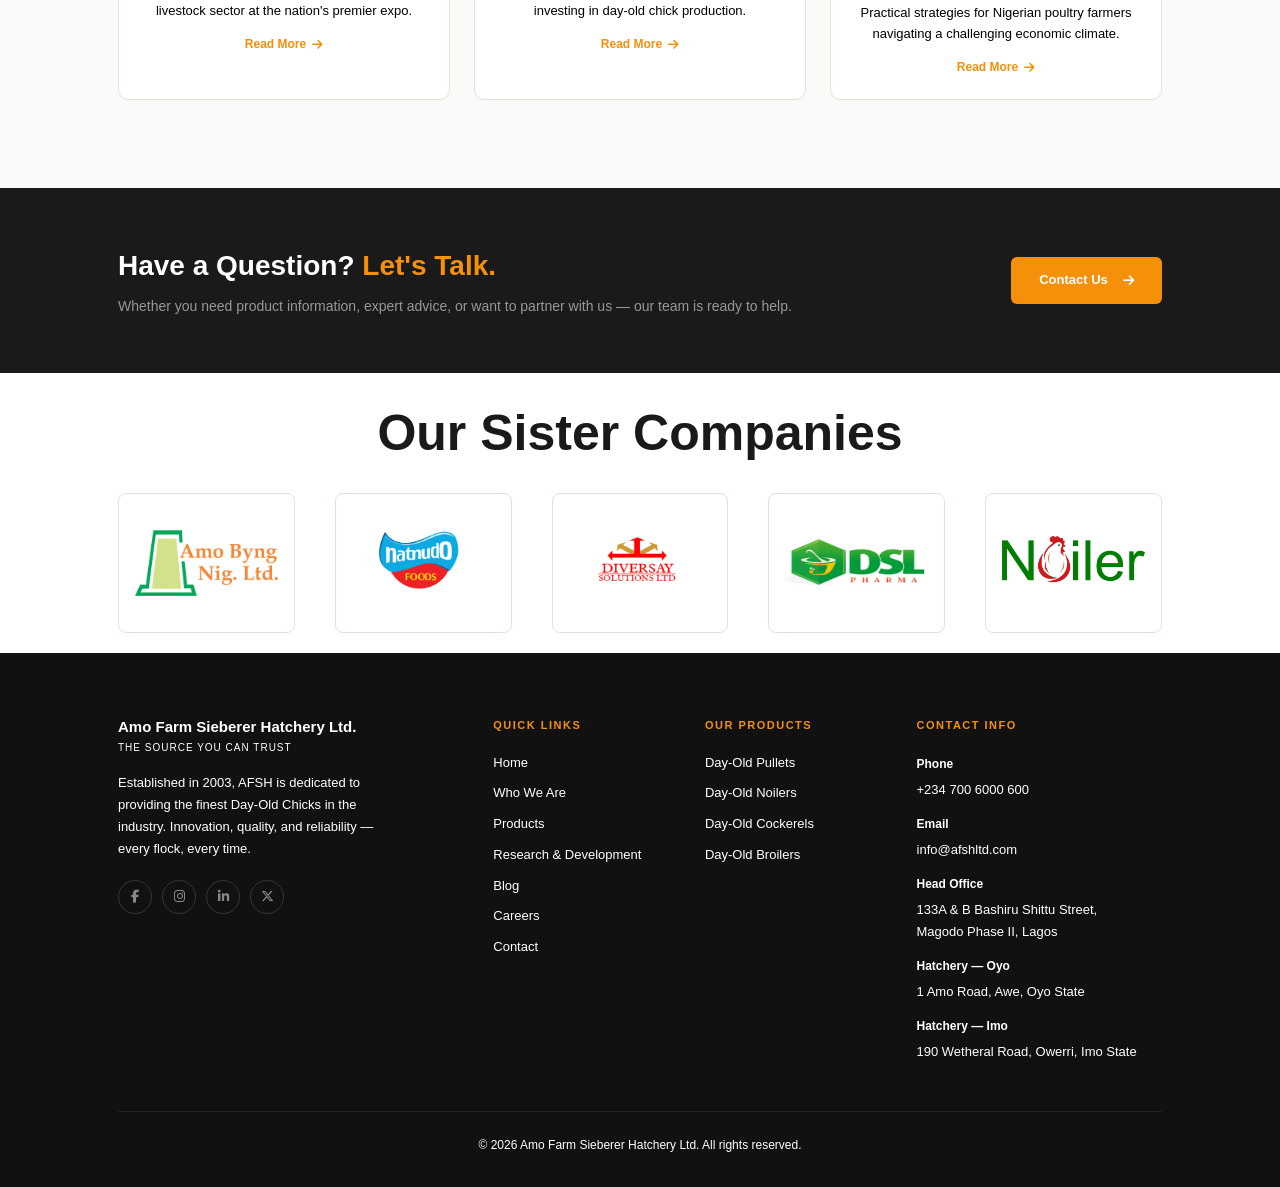
==== commit 94e4894f: "fix:included home nav" ====
--- a/index.html
+++ b/index.html
@@ -19,6 +19,7 @@
       <i class="fa-solid fa-bars" id="menuIcon"></i>
     </button>
     <ul class="nav-links" id="navList">
+      <li><a href="index.html" class="active">Home</a></li>
       <li><a href="about.html">Who We Are</a></li>
       <li><a href="products.html">Products</a></li>
       <li><a href="rd.html">Research &amp; Development</a></li>
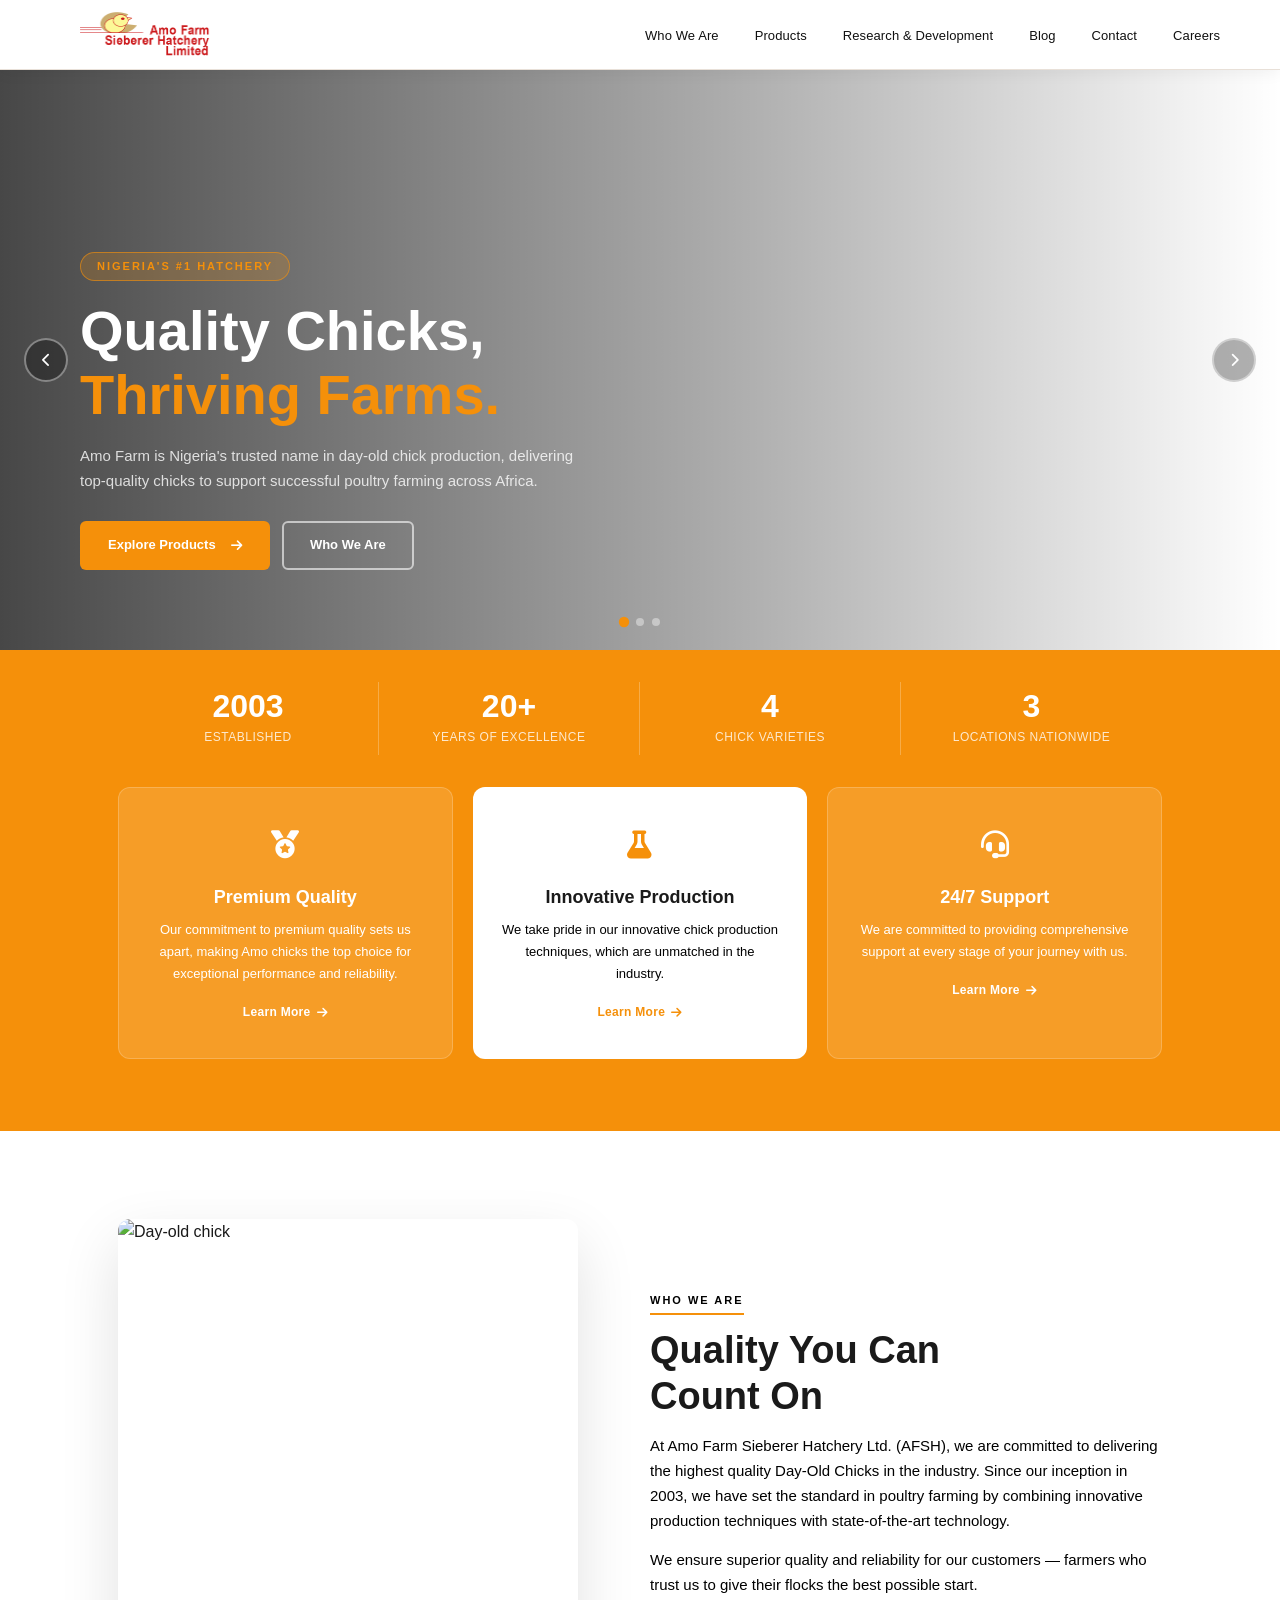
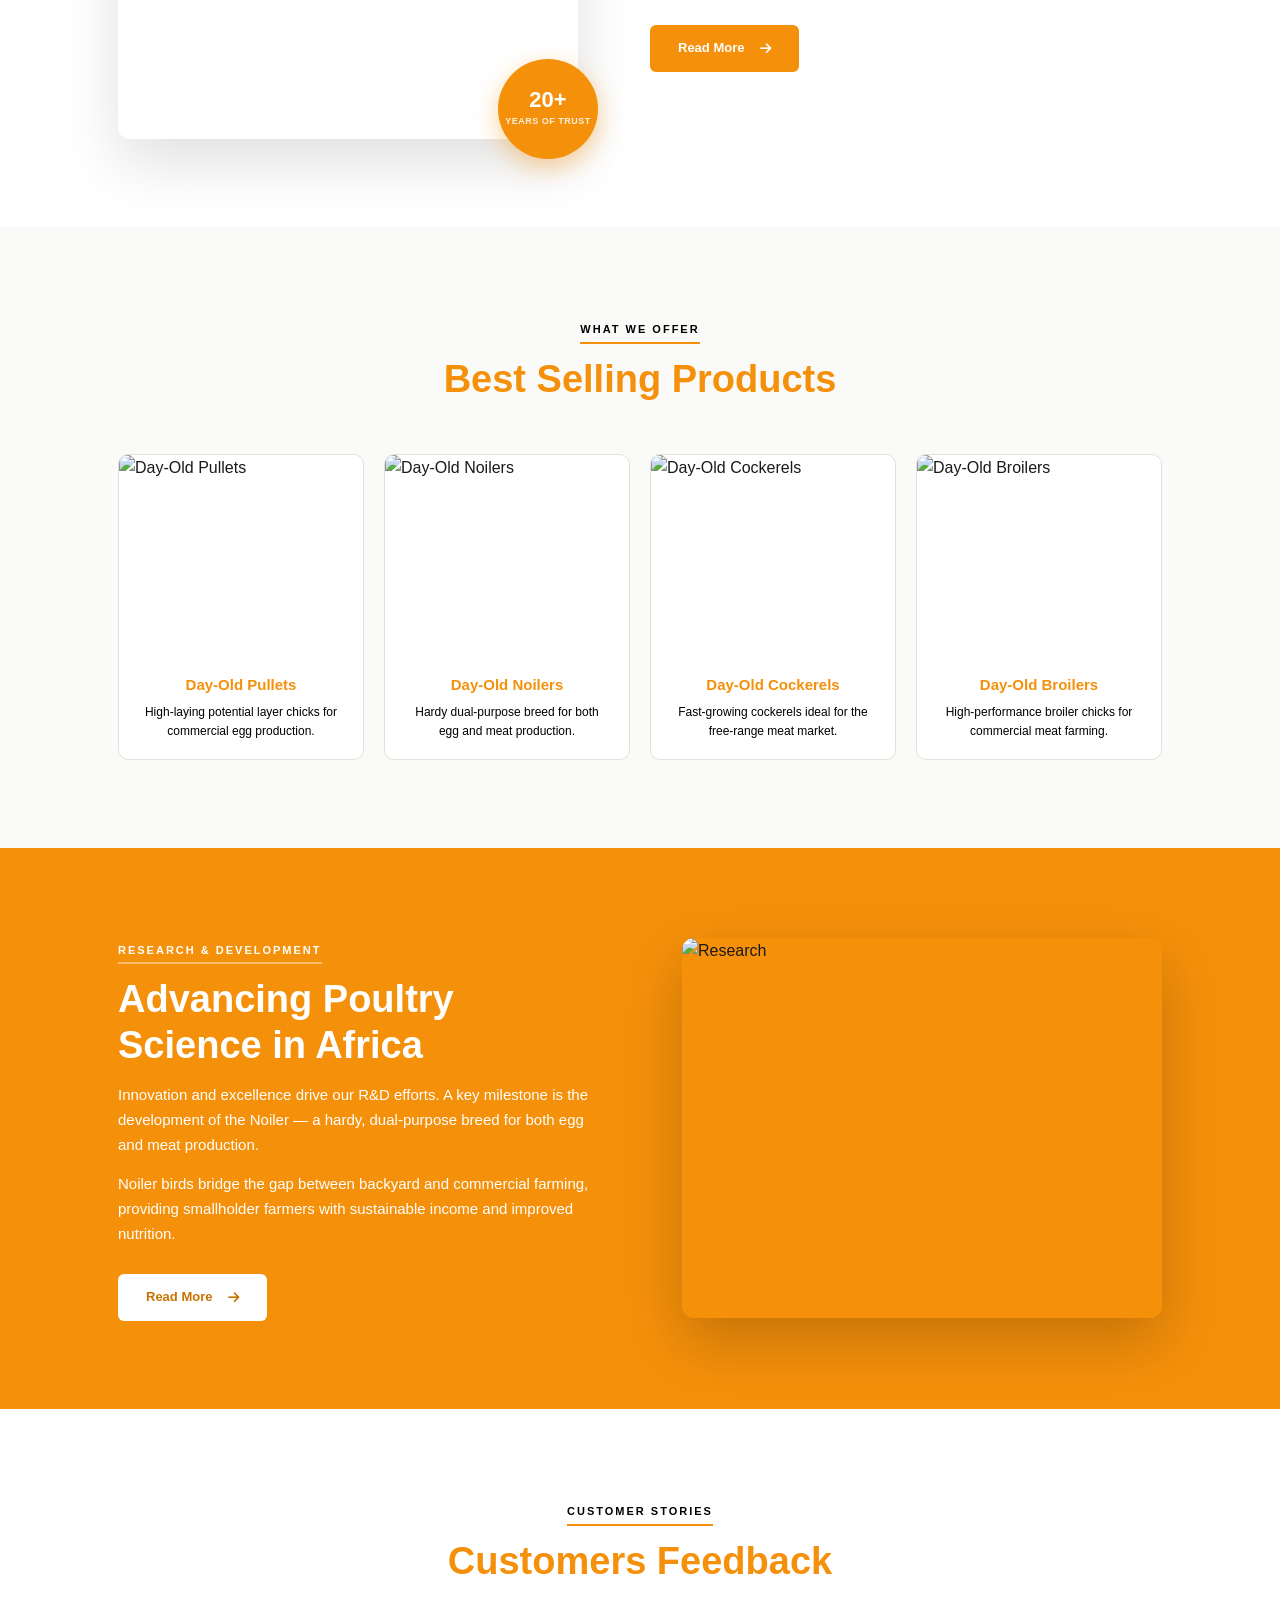
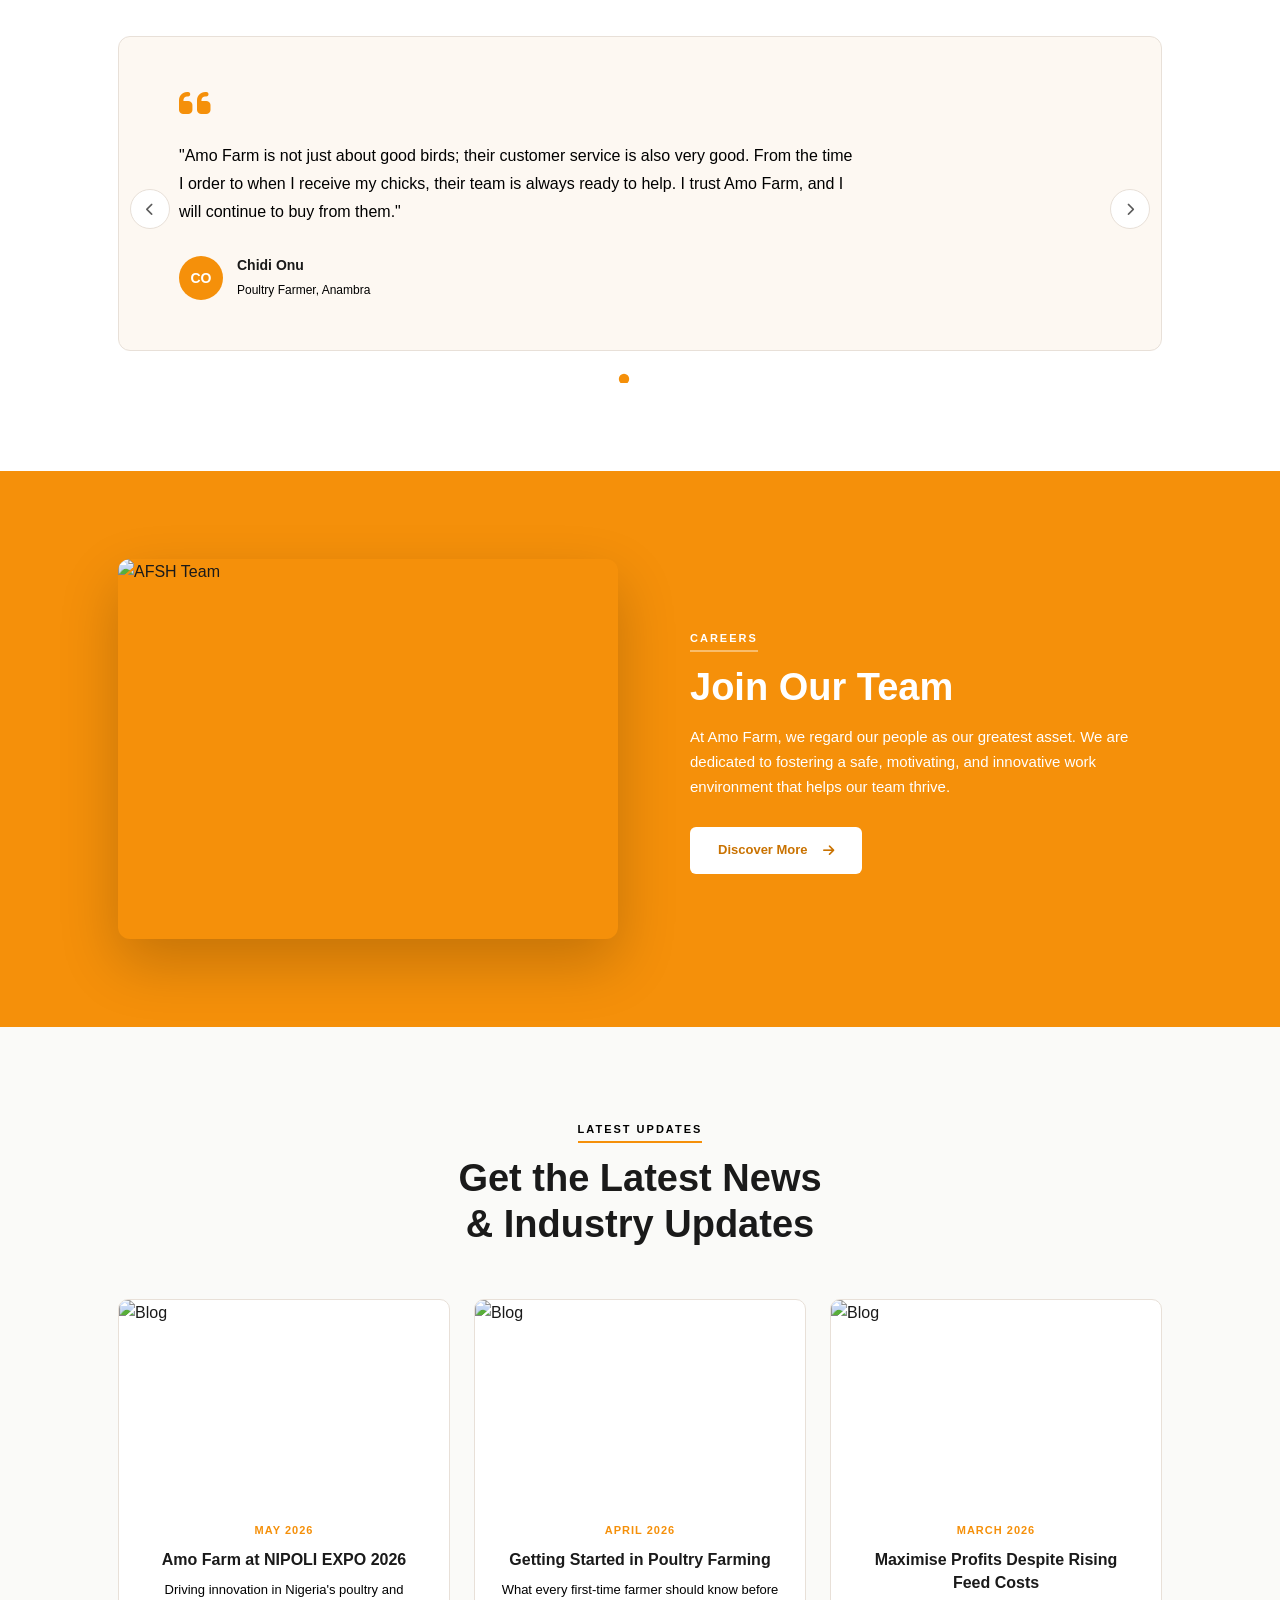
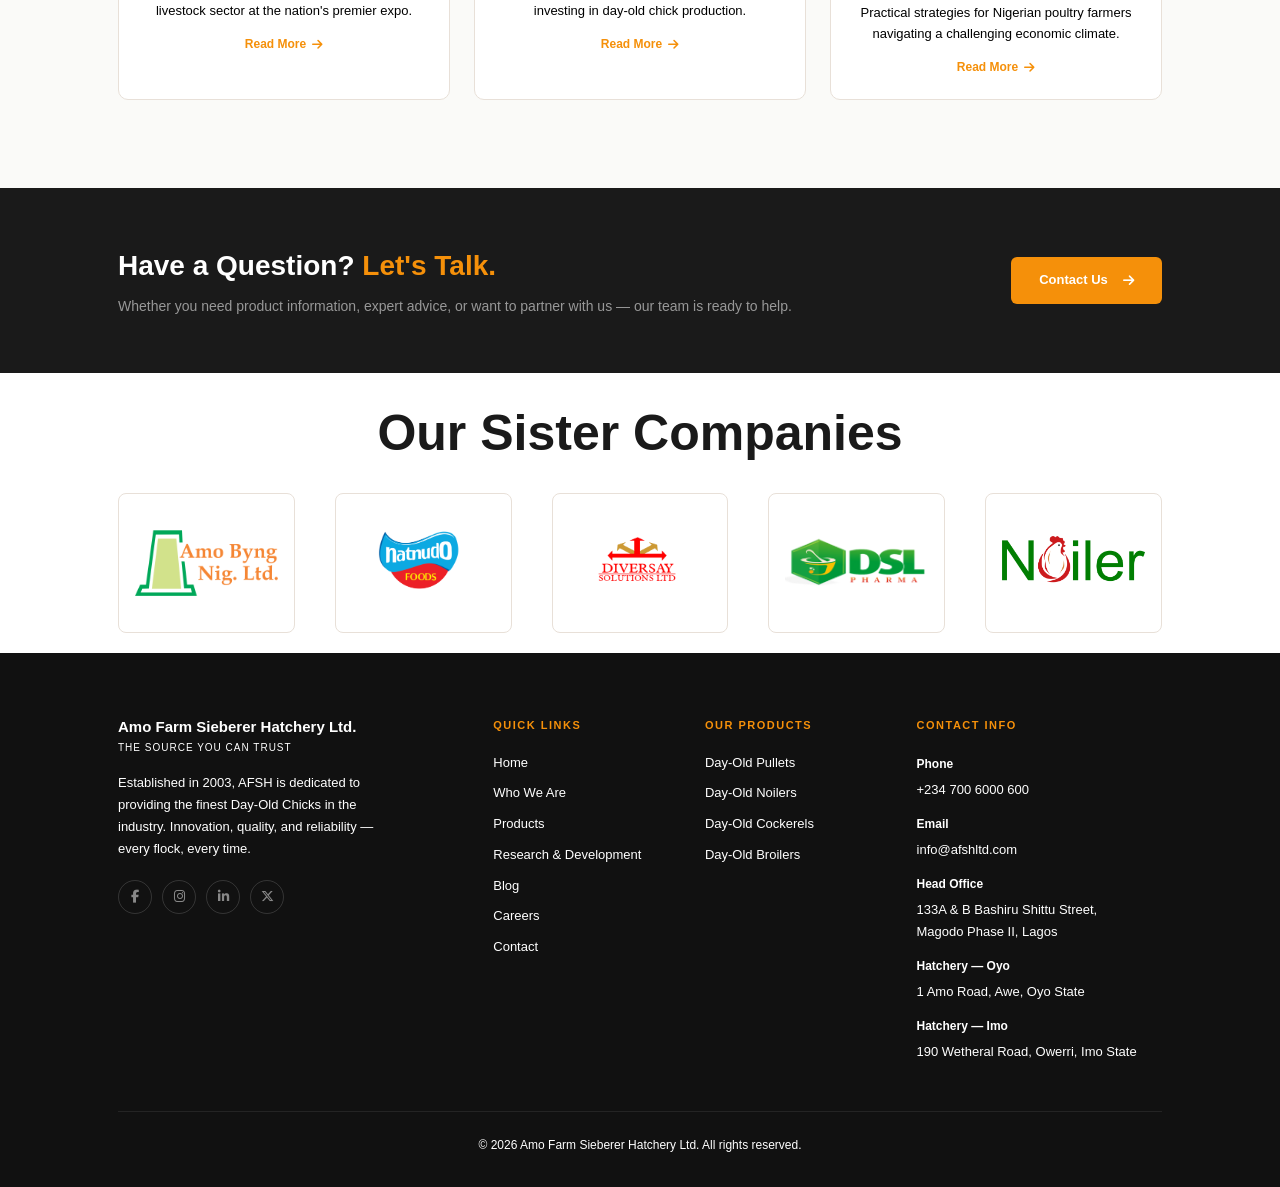
==== commit feeefa5c: "done." ====
--- a/index.html
+++ b/index.html
@@ -19,7 +19,6 @@
       <i class="fa-solid fa-bars" id="menuIcon"></i>
     </button>
     <ul class="nav-links" id="navList">
-      <li><a href="index.html" class="active">Home</a></li>
       <li><a href="about.html">Who We Are</a></li>
       <li><a href="products.html">Products</a></li>
       <li><a href="rd.html">Research &amp; Development</a></li>
@@ -151,7 +150,7 @@
         <div class="products-grid">
           <a href="products.html" class="product-card">
             <div class="product-img">
-              <img src="pullet.jpg" alt="Day-Old Pullets"/>
+              <img src="https://images.unsplash.com/photo-1548550023-2bdb3c5beed7?w=600&q=80" alt="Day-Old Pullets"/>
               <div class="product-overlay"><i class="fa-solid fa-arrow-right"></i></div>
             </div>
             <div class="product-info">
@@ -161,7 +160,7 @@
           </a>
           <a href="products.html" class="product-card">
             <div class="product-img">
-              <img src="noiler.jpg" alt="Day-Old Noilers"/>
+              <img src="https://images.unsplash.com/photo-1612170153139-6f881ff067e0?w=600&q=80" alt="Day-Old Noilers"/>
               <div class="product-overlay"><i class="fa-solid fa-arrow-right"></i></div>
             </div>
             <div class="product-info">
@@ -171,7 +170,7 @@
           </a>
           <a href="products.html" class="product-card">
             <div class="product-img">
-              <img src="Cockrel.jfif" alt="Day-Old Cockerels"/>
+              <img src="https://images.unsplash.com/photo-1569880153113-76e33fc52d5f?w=600&q=80" alt="Day-Old Cockerels"/>
               <div class="product-overlay"><i class="fa-solid fa-arrow-right"></i></div>
             </div>
             <div class="product-info">
@@ -181,7 +180,7 @@
           </a>
           <a href="products.html" class="product-card">
             <div class="product-img">
-              <img src="broiler.jpg" alt="Day-Old Broilers"/>
+              <img src="https://images.unsplash.com/photo-1500595046743-cd271d694d30?w=600&q=80" alt="Day-Old Broilers"/>
               <div class="product-overlay"><i class="fa-solid fa-arrow-right"></i></div>
             </div>
             <div class="product-info">
@@ -344,7 +343,7 @@
             <img src="Diversay-Sol.png" alt="Sister Company 3"/>
           </a>
           <a href="https://dslpharma.com/" target="_blank" class="sister-logo-box">
-            <img src="DSLPH.jfif" alt="Sister Company 4"/>
+            <img src="DSLP-Logo.png" alt="Sister Company 4"/>
           </a>
           <a href="https://noiler.net/" target="_blank" class="sister-logo-box">
             <img src="Noiler-Logo.png" alt="Sister Company 5"/>
@@ -483,5 +482,7 @@
     }, { threshold: 0.08 });
     document.querySelectorAll('.fade-in').forEach(el => observer.observe(el));
   </script>
+  <script src="supabase.js"></script>
+  <script>loadTestimonials();</script>
 </body>
 </html>
